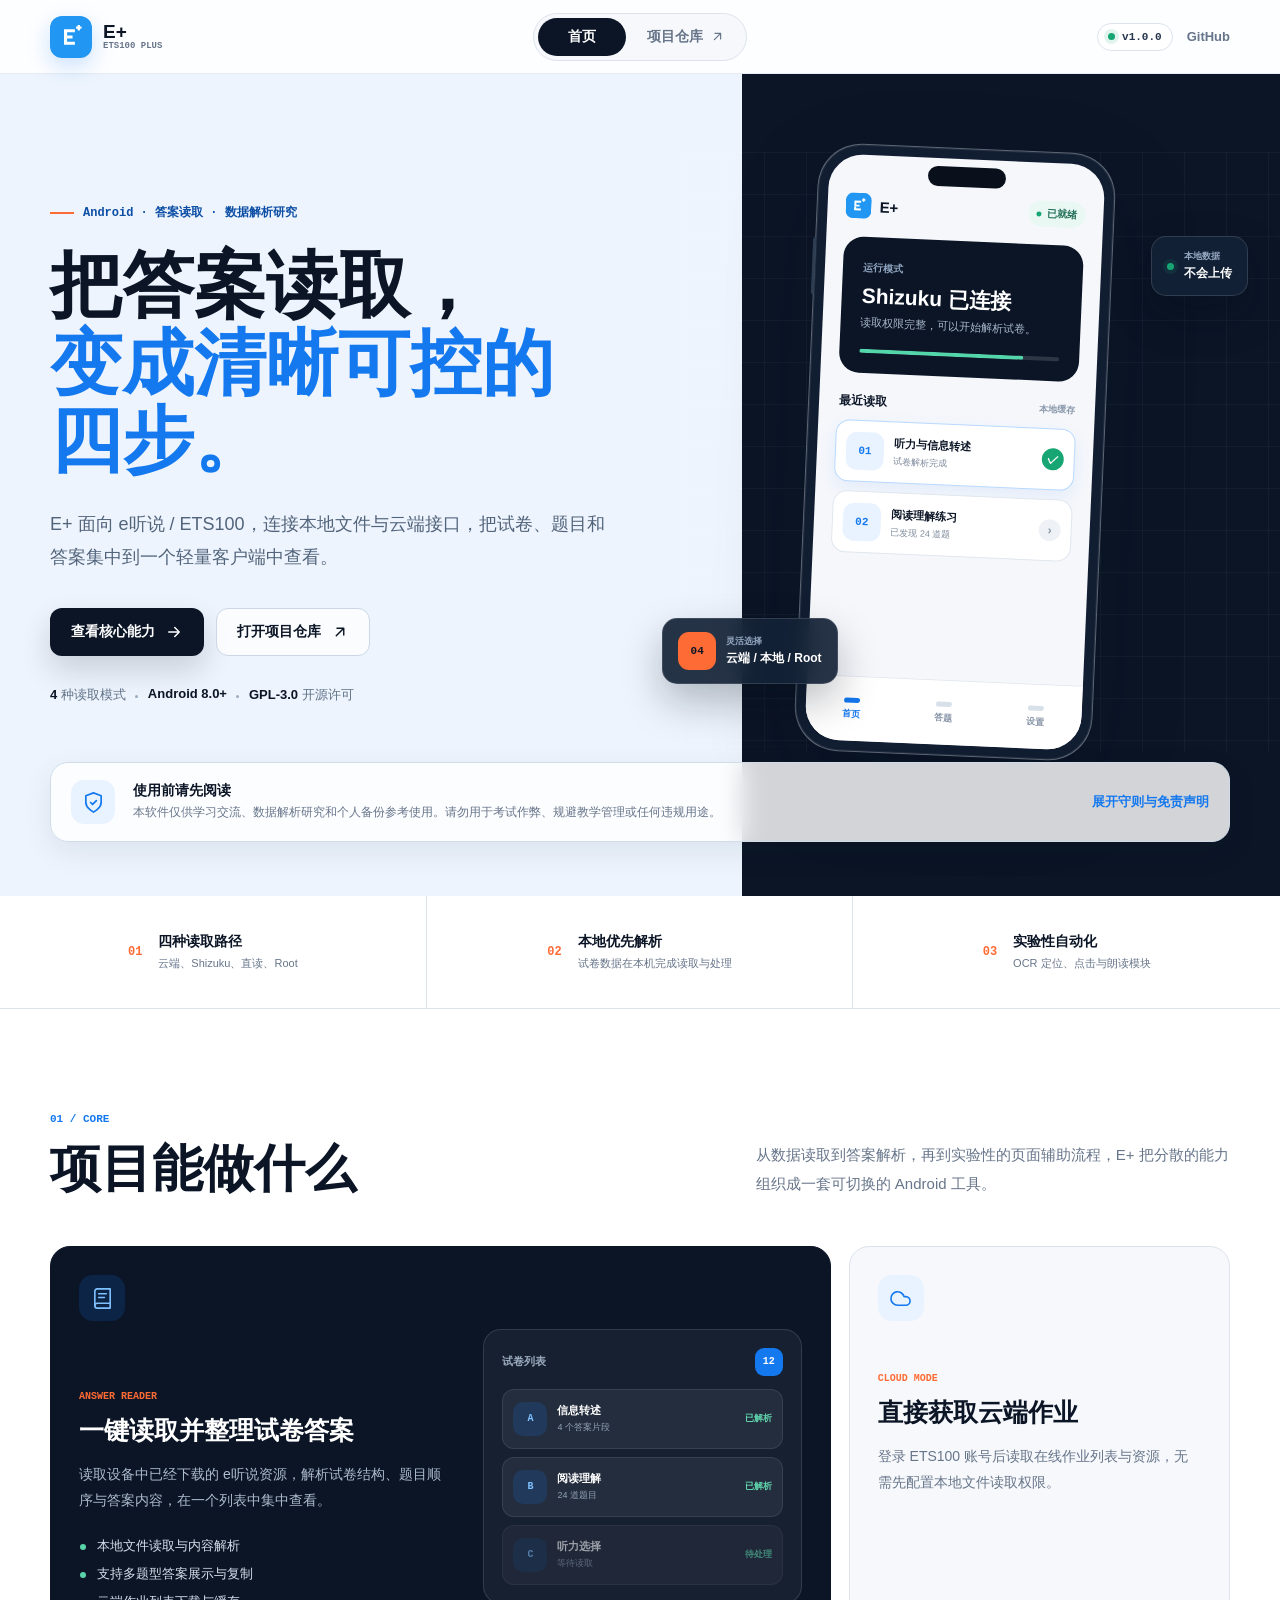
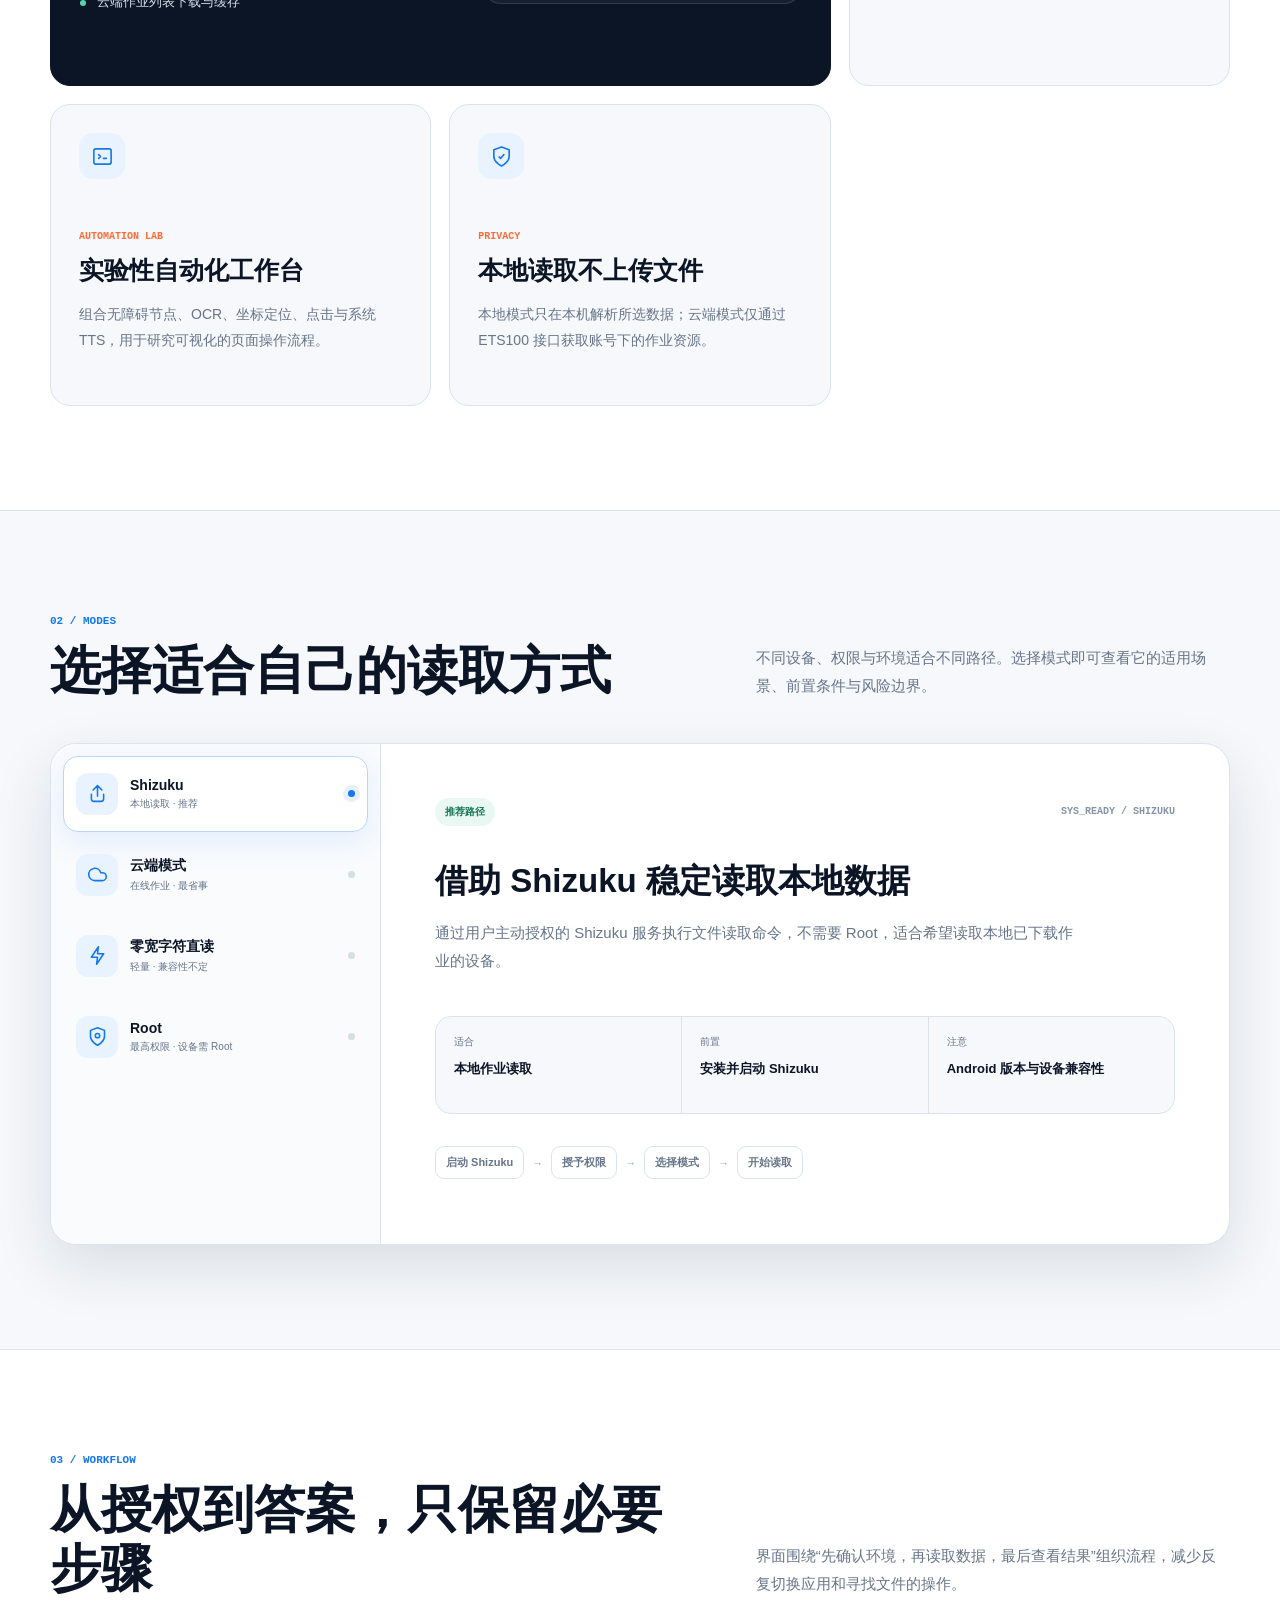
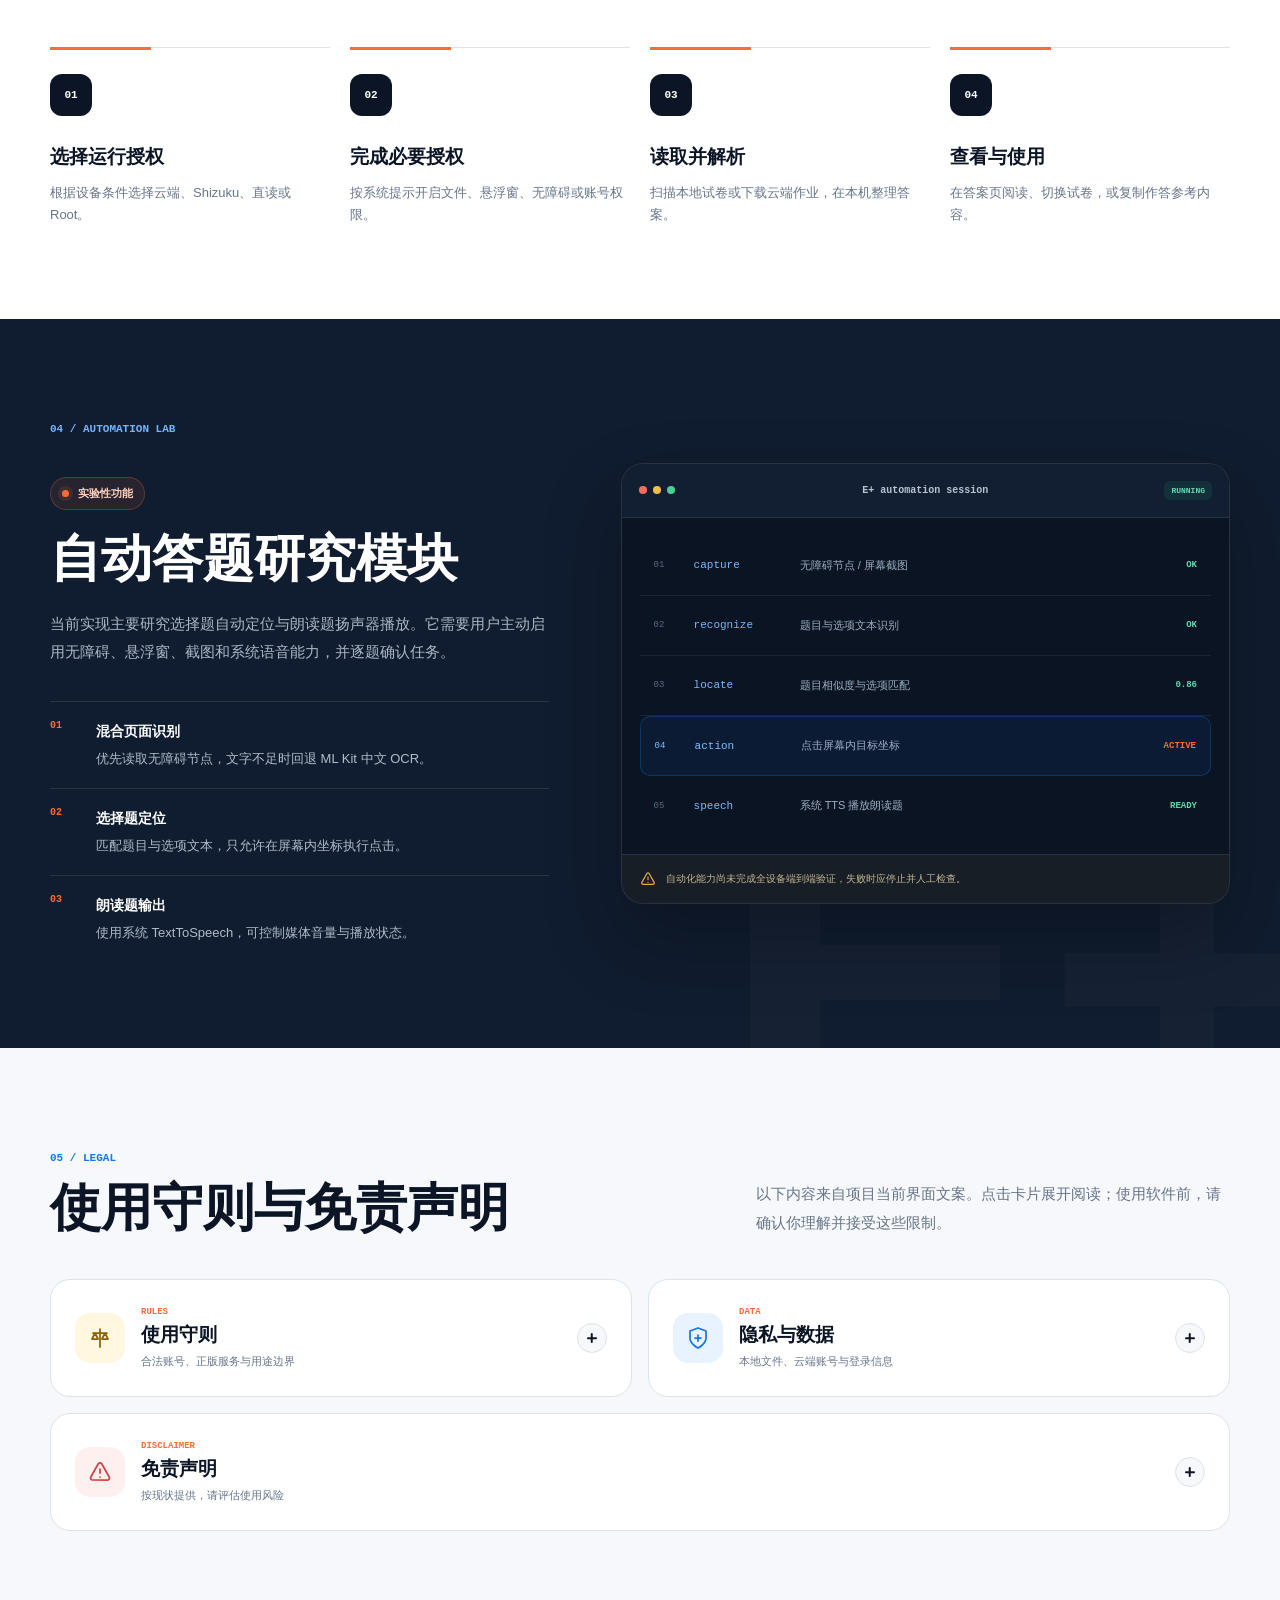
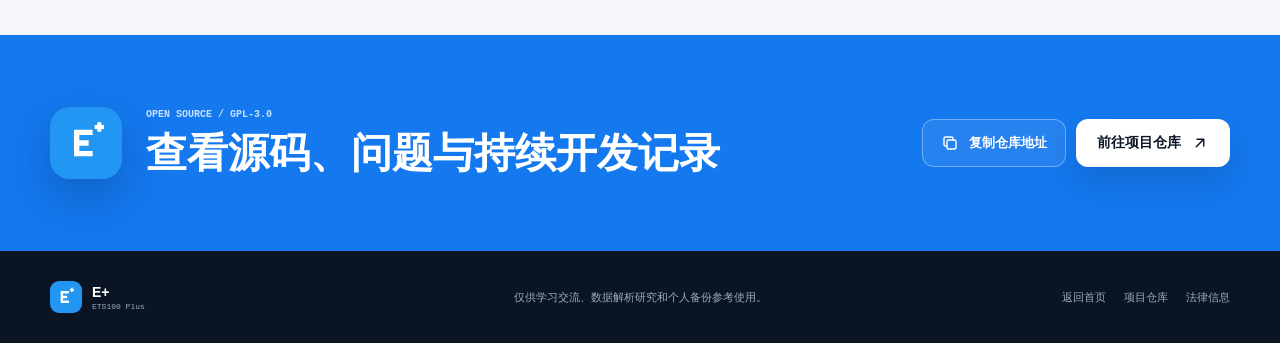
==== index.html @ be03eb31 "首次提交：上传网站文件" ====
<!doctype html>
<html lang="zh-CN">
<head>
    <meta charset="utf-8">
    <meta name="viewport" content="width=device-width, initial-scale=1">
    <meta name="theme-color" content="#0b1526">
    <meta name="description" content="E+ 是一款面向 e听说 / ETS100 的 Android 答案读取与数据解析研究工具，支持云端、Shizuku、零宽字符直读和 Root 模式。">
    <title>E+ | 答案读取与数据解析研究工具</title>
    <link rel="icon" type="image/svg+xml" href="assets/eplus.svg">
    <link rel="stylesheet" href="styles.css">
</head>
<body>
    <a class="skip-link" href="#main">跳到主要内容</a>

    <header class="site-header" id="site-header">
        <div class="nav-shell">
            <a class="brand" href="#home" aria-label="返回 E+ 首页">
                <img src="assets/eplus.svg" width="42" height="42" alt="">
                <span class="brand-copy">
                    <strong>E+</strong>
                    <small>ETS100 PLUS</small>
                </span>
            </a>

            <nav class="primary-nav" aria-label="主导航">
                <a class="nav-link is-active" href="#home" data-nav="home">首页</a>
                <a class="nav-link nav-link-external" href="https://github.com/HULU53/Ets100_Plus/" target="_blank" rel="noreferrer">
                    项目仓库
                    <svg aria-hidden="true" viewBox="0 0 24 24">
                        <path d="M7 17 17 7M8 7h9v9"/>
                    </svg>
                </a>
            </nav>

            <div class="nav-meta" aria-label="项目信息">
                <span class="version-pill"><i></i>v1.0.0</span>
                <a href="https://github.com/HULU53/Ets100_Plus/" target="_blank" rel="noreferrer">GitHub</a>
            </div>
        </div>
    </header>

    <main id="main">
        <section class="hero" id="home">
            <div class="hero-grid">
                <div class="hero-copy">
                    <div class="eyebrow">
                        <span class="eyebrow-mark"></span>
                        Android · 答案读取 · 数据解析研究
                    </div>
                    <h1>把答案读取，<br><span>变成清晰可控的四步。</span></h1>
                    <p class="hero-lead">
                        E+ 面向 e听说 / ETS100，连接本地文件与云端接口，把试卷、题目和答案集中到一个轻量客户端中查看。
                    </p>

                    <div class="hero-actions">
                        <a class="button button-primary" href="#features">
                            查看核心能力
                            <svg aria-hidden="true" viewBox="0 0 24 24">
                                <path d="M5 12h14M13 6l6 6-6 6"/>
                            </svg>
                        </a>
                        <a class="button button-secondary" href="https://github.com/HULU53/Ets100_Plus/" target="_blank" rel="noreferrer">
                            打开项目仓库
                            <svg aria-hidden="true" viewBox="0 0 24 24">
                                <path d="M7 17 17 7M8 7h9v9"/>
                            </svg>
                        </a>
                    </div>

                    <div class="hero-facts" aria-label="项目关键信息">
                        <span><b>4</b> 种读取模式</span>
                        <span><b>Android 8.0+</b></span>
                        <span><b>GPL-3.0</b> 开源许可</span>
                    </div>
                </div>

                <div class="hero-stage" aria-label="E+ 应用界面概念展示">
                    <div class="stage-grid" aria-hidden="true"></div>
                    <div class="stage-note stage-note-top">
                        <span class="live-dot"></span>
                        <div>
                            <small>本地数据</small>
                            <strong>不会上传</strong>
                        </div>
                    </div>

                    <div class="phone">
                        <div class="phone-speaker" aria-hidden="true"></div>
                        <div class="phone-screen">
                            <div class="app-topbar">
                                <div class="app-mini-brand">
                                    <img src="assets/eplus.svg" alt="">
                                    <span>E+</span>
                                </div>
                                <span class="app-status"><i></i> 已就绪</span>
                            </div>

                            <div class="app-hero">
                                <span class="app-kicker">运行模式</span>
                                <h2>Shizuku 已连接</h2>
                                <p>读取权限完整，可以开始解析试卷。</p>
                                <div class="app-progress">
                                    <span style="width: 82%"></span>
                                </div>
                            </div>

                            <div class="app-section-title">
                                <span>最近读取</span>
                                <small>本地缓存</small>
                            </div>

                            <div class="paper-row paper-row-active">
                                <div class="paper-icon">01</div>
                                <div>
                                    <strong>听力与信息转述</strong>
                                    <small>试卷解析完成</small>
                                </div>
                                <span class="paper-check">✓</span>
                            </div>

                            <div class="paper-row">
                                <div class="paper-icon">02</div>
                                <div>
                                    <strong>阅读理解练习</strong>
                                    <small>已发现 24 道题</small>
                                </div>
                                <span class="paper-arrow">›</span>
                            </div>

                            <div class="app-bottom-nav" aria-hidden="true">
                                <span class="is-current"><i></i>首页</span>
                                <span><i></i>答题</span>
                                <span><i></i>设置</span>
                            </div>
                        </div>
                    </div>

                    <div class="stage-note stage-note-bottom">
                        <div class="stage-number">04</div>
                        <div>
                            <small>灵活选择</small>
                            <strong>云端 / 本地 / Root</strong>
                        </div>
                    </div>
                </div>
            </div>

            <div class="safety-banner">
                <div class="safety-icon" aria-hidden="true">
                    <svg viewBox="0 0 24 24">
                        <path d="M12 22s8-4 8-10V5l-8-3-8 3v7c0 6 8 10 8 10Z"/>
                        <path d="m9 12 2 2 4-4"/>
                    </svg>
                </div>
                <div class="safety-copy">
                    <strong>使用前请先阅读</strong>
                    <p>本软件仅供学习交流、数据解析研究和个人备份参考使用。请勿用于考试作弊、规避教学管理或任何违规用途。</p>
                </div>
                <a href="#legal">展开守则与免责声明</a>
            </div>
        </section>

        <section class="signal-strip" aria-label="项目概览">
            <div class="signal-item">
                <span>01</span>
                <div><strong>四种读取路径</strong><small>云端、Shizuku、直读、Root</small></div>
            </div>
            <div class="signal-item">
                <span>02</span>
                <div><strong>本地优先解析</strong><small>试卷数据在本机完成读取与处理</small></div>
            </div>
            <div class="signal-item">
                <span>03</span>
                <div><strong>实验性自动化</strong><small>OCR 定位、点击与朗读模块</small></div>
            </div>
        </section>

        <section class="section" id="features">
            <div class="section-heading reveal">
                <div>
                    <span class="section-index">01 / CORE</span>
                    <h2>项目能做什么</h2>
                </div>
                <p>从数据读取到答案解析，再到实验性的页面辅助流程，E+ 把分散的能力组织成一套可切换的 Android 工具。</p>
            </div>

            <div class="feature-grid">
                <article class="feature feature-wide reveal">
                    <div class="feature-copy">
                        <div class="feature-icon">
                            <svg aria-hidden="true" viewBox="0 0 24 24">
                                <path d="M4 19.5A2.5 2.5 0 0 1 6.5 17H20"/>
                                <path d="M6.5 2H20v20H6.5A2.5 2.5 0 0 1 4 19.5v-15A2.5 2.5 0 0 1 6.5 2Z"/>
                                <path d="M8 7h8M8 11h6"/>
                            </svg>
                        </div>
                        <span class="feature-label">ANSWER READER</span>
                        <h3>一键读取并整理试卷答案</h3>
                        <p>读取设备中已经下载的 e听说资源，解析试卷结构、题目顺序与答案内容，在一个列表中集中查看。</p>
                        <ul class="check-list">
                            <li>本地文件读取与内容解析</li>
                            <li>支持多题型答案展示与复制</li>
                            <li>云端作业列表下载与缓存</li>
                        </ul>
                    </div>
                    <div class="reader-visual" aria-hidden="true">
                        <div class="reader-head">
                            <span>试卷列表</span>
                            <b>12</b>
                        </div>
                        <div class="reader-card">
                            <span class="reader-index">A</span>
                            <div><b>信息转述</b><small>4 个答案片段</small></div>
                            <i>已解析</i>
                        </div>
                        <div class="reader-card">
                            <span class="reader-index">B</span>
                            <div><b>阅读理解</b><small>24 道题目</small></div>
                            <i>已解析</i>
                        </div>
                        <div class="reader-card reader-card-muted">
                            <span class="reader-index">C</span>
                            <div><b>听力选择</b><small>等待读取</small></div>
                            <i>待处理</i>
                        </div>
                    </div>
                </article>

                <article class="feature reveal">
                    <div class="feature-icon">
                        <svg aria-hidden="true" viewBox="0 0 24 24">
                            <path d="M17.5 19H9a7 7 0 1 1 6.7-9h1.8a4.5 4.5 0 1 1 0 9Z"/>
                        </svg>
                    </div>
                    <span class="feature-label">CLOUD MODE</span>
                    <h3>直接获取云端作业</h3>
                    <p>登录 ETS100 账号后读取在线作业列表与资源，无需先配置本地文件读取权限。</p>
                </article>

                <article class="feature reveal">
                    <div class="feature-icon">
                        <svg aria-hidden="true" viewBox="0 0 24 24">
                            <rect x="3" y="4" width="18" height="16" rx="2"/>
                            <path d="m8 10 2 2-2 2M13 14h3"/>
                        </svg>
                    </div>
                    <span class="feature-label">AUTOMATION LAB</span>
                    <h3>实验性自动化工作台</h3>
                    <p>组合无障碍节点、OCR、坐标定位、点击与系统 TTS，用于研究可视化的页面操作流程。</p>
                </article>

                <article class="feature reveal">
                    <div class="feature-icon">
                        <svg aria-hidden="true" viewBox="0 0 24 24">
                            <path d="M12 22s8-4 8-10V5l-8-3-8 3v7c0 6 8 10 8 10Z"/>
                            <path d="M9.5 12.5 11 14l3.5-4"/>
                        </svg>
                    </div>
                    <span class="feature-label">PRIVACY</span>
                    <h3>本地读取不上传文件</h3>
                    <p>本地模式只在本机解析所选数据；云端模式仅通过 ETS100 接口获取账号下的作业资源。</p>
                </article>
            </div>
        </section>

        <section class="mode-section" id="modes">
            <div class="section mode-inner">
                <div class="section-heading section-heading-compact reveal">
                    <div>
                        <span class="section-index">02 / MODES</span>
                        <h2>选择适合自己的读取方式</h2>
                    </div>
                    <p>不同设备、权限与环境适合不同路径。选择模式即可查看它的适用场景、前置条件与风险边界。</p>
                </div>

                <div class="mode-lab reveal">
                    <div class="mode-tabs" role="tablist" aria-label="读取模式">
                        <button class="mode-tab is-active" type="button" role="tab" aria-selected="true" aria-controls="mode-shizuku" data-mode="shizuku">
                            <span class="mode-tab-icon">
                                <svg aria-hidden="true" viewBox="0 0 24 24">
                                    <path d="M12 3v12M7 8l5-5 5 5"/>
                                    <path d="M5 13v5a3 3 0 0 0 3 3h8a3 3 0 0 0 3-3v-5"/>
                                </svg>
                            </span>
                            <span><b>Shizuku</b><small>本地读取 · 推荐</small></span>
                            <i></i>
                        </button>
                        <button class="mode-tab" type="button" role="tab" aria-selected="false" aria-controls="mode-cloud" data-mode="cloud">
                            <span class="mode-tab-icon">
                                <svg aria-hidden="true" viewBox="0 0 24 24">
                                    <path d="M17.5 19H9a7 7 0 1 1 6.7-9h1.8a4.5 4.5 0 1 1 0 9Z"/>
                                </svg>
                            </span>
                            <span><b>云端模式</b><small>在线作业 · 最省事</small></span>
                            <i></i>
                        </button>
                        <button class="mode-tab" type="button" role="tab" aria-selected="false" aria-controls="mode-direct" data-mode="direct">
                            <span class="mode-tab-icon">
                                <svg aria-hidden="true" viewBox="0 0 24 24">
                                    <path d="m13 2-8 12h7l-1 8 8-12h-7l1-8Z"/>
                                </svg>
                            </span>
                            <span><b>零宽字符直读</b><small>轻量 · 兼容性不定</small></span>
                            <i></i>
                        </button>
                        <button class="mode-tab" type="button" role="tab" aria-selected="false" aria-controls="mode-root" data-mode="root">
                            <span class="mode-tab-icon">
                                <svg aria-hidden="true" viewBox="0 0 24 24">
                                    <path d="M12 22s8-4 8-10V5l-8-3-8 3v7c0 6 8 10 8 10Z"/>
                                    <circle cx="12" cy="11" r="2.5"/>
                                </svg>
                            </span>
                            <span><b>Root</b><small>最高权限 · 设备需 Root</small></span>
                            <i></i>
                        </button>
                    </div>

                    <div class="mode-panels">
                        <article class="mode-panel is-active" id="mode-shizuku" role="tabpanel" data-panel="shizuku">
                            <div class="mode-panel-head">
                                <span class="mode-badge mode-badge-green">推荐路径</span>
                                <span class="mode-code">SYS_READY / SHIZUKU</span>
                            </div>
                            <h3>借助 Shizuku 稳定读取本地数据</h3>
                            <p>通过用户主动授权的 Shizuku 服务执行文件读取命令，不需要 Root，适合希望读取本地已下载作业的设备。</p>
                            <div class="mode-details">
                                <div><span>适合</span><strong>本地作业读取</strong></div>
                                <div><span>前置</span><strong>安装并启动 Shizuku</strong></div>
                                <div><span>注意</span><strong>Android 版本与设备兼容性</strong></div>
                            </div>
                            <div class="mode-flow">
                                <span>启动 Shizuku</span><i>→</i><span>授予权限</span><i>→</i><span>选择模式</span><i>→</i><span>开始读取</span>
                            </div>
                        </article>

                        <article class="mode-panel" id="mode-cloud" role="tabpanel" data-panel="cloud" hidden>
                            <div class="mode-panel-head">
                                <span class="mode-badge mode-badge-blue">在线作业</span>
                                <span class="mode-code">SYS_READY / CLOUD</span>
                            </div>
                            <h3>通过 ETS100 接口获取云端作业</h3>
                            <p>使用 ETS100 账号登录，在线拉取作业列表、下载资源并在本机完成解析，无需提前配置本地文件权限。</p>
                            <div class="mode-details">
                                <div><span>适合</span><strong>未下载完整本地资源</strong></div>
                                <div><span>前置</span><strong>合法 ETS100 账号</strong></div>
                                <div><span>注意</span><strong>可能顶掉官方客户端登录状态</strong></div>
                            </div>
                            <div class="mode-flow">
                                <span>登录账号</span><i>→</i><span>读取列表</span><i>→</i><span>下载解析</span><i>→</i><span>查看答案</span>
                            </div>
                        </article>

                        <article class="mode-panel" id="mode-direct" role="tabpanel" data-panel="direct" hidden>
                            <div class="mode-panel-head">
                                <span class="mode-badge mode-badge-amber">兼容模式</span>
                                <span class="mode-code">SYS_DIRECT_READ</span>
                            </div>
                            <h3>利用零宽字符直读设备目录</h3>
                            <p>使用系统路径解析方式访问目标目录，不需要额外安装 Shizuku，但实际可用性取决于设备与系统版本。</p>
                            <div class="mode-details">
                                <div><span>适合</span><strong>兼容设备上的本地数据</strong></div>
                                <div><span>前置</span><strong>基础文件与悬浮窗权限</strong></div>
                                <div><span>注意</span><strong>不同设备可能提示不支持</strong></div>
                            </div>
                            <div class="mode-flow">
                                <span>检查可用性</span><i>→</i><span>完成授权</span><i>→</i><span>选择目录</span><i>→</i><span>解析答案</span>
                            </div>
                        </article>

                        <article class="mode-panel" id="mode-root" role="tabpanel" data-panel="root" hidden>
                            <div class="mode-panel-head">
                                <span class="mode-badge mode-badge-red">高权限</span>
                                <span class="mode-code">SYS_READY / ROOT</span>
                            </div>
                            <h3>使用 Root 直接访问应用数据</h3>
                            <p>设备完成 Root 后，E+ 可以通过高权限命令读取目标文件。能力最强，但需要自行理解设备安全风险。</p>
                            <div class="mode-details">
                                <div><span>适合</span><strong>已 Root 的设备</strong></div>
                                <div><span>前置</span><strong>Magisk / SuperSU 等授权</strong></div>
                                <div><span>注意</span><strong>设备安全与系统稳定性风险</strong></div>
                            </div>
                            <div class="mode-flow">
                                <span>检测 Root</span><i>→</i><span>允许授权</span><i>→</i><span>选择模式</span><i>→</i><span>开始读取</span>
                            </div>
                        </article>
                    </div>
                </div>
            </div>
        </section>

        <section class="section workflow-section" id="workflow">
            <div class="section-heading reveal">
                <div>
                    <span class="section-index">03 / WORKFLOW</span>
                    <h2>从授权到答案，只保留必要步骤</h2>
                </div>
                <p>界面围绕“先确认环境，再读取数据，最后查看结果”组织流程，减少反复切换应用和寻找文件的操作。</p>
            </div>

            <div class="workflow-grid">
                <article class="workflow-step reveal">
                    <span class="step-number">01</span>
                    <div class="step-line"></div>
                    <h3>选择运行授权</h3>
                    <p>根据设备条件选择云端、Shizuku、直读或 Root。</p>
                </article>
                <article class="workflow-step reveal">
                    <span class="step-number">02</span>
                    <div class="step-line"></div>
                    <h3>完成必要授权</h3>
                    <p>按系统提示开启文件、悬浮窗、无障碍或账号权限。</p>
                </article>
                <article class="workflow-step reveal">
                    <span class="step-number">03</span>
                    <div class="step-line"></div>
                    <h3>读取并解析</h3>
                    <p>扫描本地试卷或下载云端作业，在本机整理答案。</p>
                </article>
                <article class="workflow-step reveal">
                    <span class="step-number">04</span>
                    <div class="step-line"></div>
                    <h3>查看与使用</h3>
                    <p>在答案页阅读、切换试卷，或复制作答参考内容。</p>
                </article>
            </div>
        </section>

        <section class="automation-section" id="automation">
            <div class="section automation-inner">
                <div class="automation-copy reveal">
                    <span class="section-index section-index-light">04 / AUTOMATION LAB</span>
                    <div class="lab-badge"><i></i>实验性功能</div>
                    <h2>自动答题研究模块</h2>
                    <p>当前实现主要研究选择题自动定位与朗读题扬声器播放。它需要用户主动启用无障碍、悬浮窗、截图和系统语音能力，并逐题确认任务。</p>

                    <div class="automation-points">
                        <div>
                            <span>01</span>
                            <p><strong>混合页面识别</strong>优先读取无障碍节点，文字不足时回退 ML Kit 中文 OCR。</p>
                        </div>
                        <div>
                            <span>02</span>
                            <p><strong>选择题定位</strong>匹配题目与选项文本，只允许在屏幕内坐标执行点击。</p>
                        </div>
                        <div>
                            <span>03</span>
                            <p><strong>朗读题输出</strong>使用系统 TextToSpeech，可控制媒体音量与播放状态。</p>
                        </div>
                    </div>
                </div>

                <div class="automation-console reveal" aria-label="自动化流程示意">
                    <div class="console-top">
                        <span><i></i><i></i><i></i></span>
                        <b>E+ automation session</b>
                        <em>RUNNING</em>
                    </div>
                    <div class="console-body">
                        <div class="console-line">
                            <span>01</span>
                            <code>capture</code>
                            <p>无障碍节点 / 屏幕截图</p>
                            <b>OK</b>
                        </div>
                        <div class="console-line">
                            <span>02</span>
                            <code>recognize</code>
                            <p>题目与选项文本识别</p>
                            <b>OK</b>
                        </div>
                        <div class="console-line">
                            <span>03</span>
                            <code>locate</code>
                            <p>题目相似度与选项匹配</p>
                            <b>0.86</b>
                        </div>
                        <div class="console-line console-line-active">
                            <span>04</span>
                            <code>action</code>
                            <p>点击屏幕内目标坐标</p>
                            <b>ACTIVE</b>
                        </div>
                        <div class="console-line">
                            <span>05</span>
                            <code>speech</code>
                            <p>系统 TTS 播放朗读题</p>
                            <b>READY</b>
                        </div>
                    </div>
                    <div class="console-note">
                        <svg aria-hidden="true" viewBox="0 0 24 24">
                            <path d="M12 9v4M12 17h.01"/>
                            <path d="M10.3 3.7 2.8 17a2 2 0 0 0 1.7 3h15a2 2 0 0 0 1.7-3L13.7 3.7a2 2 0 0 0-3.4 0Z"/>
                        </svg>
                        自动化能力尚未完成全设备端到端验证，失败时应停止并人工检查。
                    </div>
                </div>
            </div>
        </section>

        <section class="legal-section" id="legal">
            <div class="section">
                <div class="section-heading legal-heading reveal">
                    <div>
                        <span class="section-index">05 / LEGAL</span>
                        <h2>使用守则与免责声明</h2>
                    </div>
                    <p>以下内容来自项目当前界面文案。点击卡片展开阅读；使用软件前，请确认你理解并接受这些限制。</p>
                </div>

                <div class="legal-grid">
                    <details class="legal-card reveal">
                        <summary>
                            <span class="legal-card-icon">
                                <svg aria-hidden="true" viewBox="0 0 24 24">
                                    <path d="M12 3v18M5 7h14M7 7l-3 6h6L7 7ZM17 7l-3 6h6l-3-6Z"/>
                                </svg>
                            </span>
                            <span>
                                <small>RULES</small>
                                <strong>使用守则</strong>
                                <em>合法账号、正版服务与用途边界</em>
                            </span>
                            <i class="details-plus" aria-hidden="true"></i>
                        </summary>
                        <div class="legal-content">
                            <ol>
                                <li>本软件仅供学习交流、数据解析研究和个人备份参考使用。</li>
                                <li>请勿将本软件用于考试作弊、规避教学管理、批量攻击接口或其他违规用途。</li>
                                <li>使用前请确保你已拥有 e听说 / ETS100 的合法账号和正版服务。</li>
                                <li>云端模式可能导致 E听说官方客户端退出登录，请确认没有正在考试、练习或录音提交。</li>
                                <li>使用本软件即表示你愿意自行承担使用结果。</li>
                            </ol>
                        </div>
                    </details>

                    <details class="legal-card reveal">
                        <summary>
                            <span class="legal-card-icon legal-card-icon-blue">
                                <svg aria-hidden="true" viewBox="0 0 24 24">
                                    <path d="M12 22s8-4 8-10V5l-8-3-8 3v7c0 6 8 10 8 10Z"/>
                                    <path d="M9 12h6M12 9v6"/>
                                </svg>
                            </span>
                            <span>
                                <small>DATA</small>
                                <strong>隐私与数据</strong>
                                <em>本地文件、云端账号与登录信息</em>
                            </span>
                            <i class="details-plus" aria-hidden="true"></i>
                        </summary>
                        <div class="legal-content">
                            <ol>
                                <li>本地读取模式不会上传你的本地文件。</li>
                                <li>云端模式需要使用你的 ETS100 账号登录 ETS100 接口，并在本机保存登录信息用于后续读取。</li>
                                <li>请妥善保管自己的账号和设备，不要在不可信设备上登录。</li>
                                <li>第三方工具或服务的数据处理规则以其自身政策为准。</li>
                            </ol>
                        </div>
                    </details>

                    <details class="legal-card legal-card-wide reveal">
                        <summary>
                            <span class="legal-card-icon legal-card-icon-red">
                                <svg aria-hidden="true" viewBox="0 0 24 24">
                                    <path d="M12 9v4M12 17h.01"/>
                                    <path d="M10.3 3.7 2.8 17a2 2 0 0 0 1.7 3h15a2 2 0 0 0 1.7-3L13.7 3.7a2 2 0 0 0-3.4 0Z"/>
                                </svg>
                            </span>
                            <span>
                                <small>DISCLAIMER</small>
                                <strong>免责声明</strong>
                                <em>按现状提供，请评估使用风险</em>
                            </span>
                            <i class="details-plus" aria-hidden="true"></i>
                        </summary>
                        <div class="legal-content">
                            <p>本软件按现状提供，不承诺适用于任何特定用途。作者不对因使用、误用、账号状态变化、考试中断、数据丢失或平台规则变化导致的任何直接或间接损失承担责任。</p>
                            <p class="legal-emphasis">违反学校、平台或法律规定造成的后果由使用者自行承担。</p>
                        </div>
                    </details>
                </div>
            </div>
        </section>

        <section class="repo-section">
            <div class="section repo-cta reveal">
                <div class="repo-brand">
                    <img src="assets/eplus.svg" width="72" height="72" alt="E+ 应用图标">
                    <div>
                        <span>OPEN SOURCE / GPL-3.0</span>
                        <h2>查看源码、问题与持续开发记录</h2>
                    </div>
                </div>
                <div class="repo-actions">
                    <button class="copy-button" type="button" data-copy="https://github.com/HULU53/Ets100_Plus/">
                        <svg aria-hidden="true" viewBox="0 0 24 24">
                            <rect x="8" y="8" width="12" height="12" rx="2"/>
                            <path d="M16 8V6a2 2 0 0 0-2-2H6a2 2 0 0 0-2 2v8a2 2 0 0 0 2 2h2"/>
                        </svg>
                        <span>复制仓库地址</span>
                    </button>
                    <a class="button button-light" href="https://github.com/HULU53/Ets100_Plus/" target="_blank" rel="noreferrer">
                        前往项目仓库
                        <svg aria-hidden="true" viewBox="0 0 24 24">
                            <path d="M7 17 17 7M8 7h9v9"/>
                        </svg>
                    </a>
                </div>
            </div>
        </section>
    </main>

    <footer class="site-footer">
        <div class="footer-inner">
            <div class="footer-brand">
                <img src="assets/eplus.svg" width="32" height="32" alt="">
                <span><b>E+</b><small>ETS100 Plus</small></span>
            </div>
            <p>仅供学习交流、数据解析研究和个人备份参考使用。</p>
            <div class="footer-links">
                <a href="#home">返回首页</a>
                <a href="https://github.com/HULU53/Ets100_Plus/" target="_blank" rel="noreferrer">项目仓库</a>
                <a href="#legal">法律信息</a>
            </div>
        </div>
    </footer>

    <div class="toast" role="status" aria-live="polite" aria-atomic="true">仓库地址已复制</div>
    <script src="script.js"></script>
</body>
</html>
---- styles.css ----
:root {
    --ink: #0b1526;
    --ink-soft: #26364d;
    --muted: #67758a;
    --line: #dce3ec;
    --line-dark: rgba(255, 255, 255, 0.12);
    --paper: #f6f8fb;
    --white: #ffffff;
    --blue: #1478ee;
    --blue-deep: #0c4ea5;
    --blue-soft: #e9f3ff;
    --orange: #ff6b35;
    --orange-soft: #fff0e9;
    --green: #17a673;
    --green-soft: #e9f8f2;
    --amber: #d88a00;
    --amber-soft: #fff7df;
    --red: #d24343;
    --red-soft: #fff0f0;
    --shadow-sm: 0 10px 30px rgba(13, 30, 55, 0.08);
    --shadow-md: 0 22px 60px rgba(13, 30, 55, 0.12);
    --shadow-lg: 0 32px 90px rgba(4, 13, 28, 0.2);
    --radius-sm: 12px;
    --radius-md: 20px;
    --radius-lg: 30px;
    --content: 1180px;
    --font-sans: "MiSans", "HarmonyOS Sans SC", "PingFang SC", "Microsoft YaHei", sans-serif;
    --font-mono: "SFMono-Regular", Consolas, "Liberation Mono", monospace;
}

* {
    box-sizing: border-box;
}

html {
    scroll-behavior: smooth;
    scroll-padding-top: 96px;
}

body {
    margin: 0;
    min-width: 320px;
    color: var(--ink);
    background: var(--white);
    font-family: var(--font-sans);
    -webkit-font-smoothing: antialiased;
    text-rendering: optimizeLegibility;
}

body::selection {
    color: var(--white);
    background: var(--blue);
}

a {
    color: inherit;
    text-decoration: none;
}

button,
input {
    font: inherit;
}

button,
a {
    -webkit-tap-highlight-color: transparent;
}

svg {
    display: block;
}

.skip-link {
    position: fixed;
    z-index: 1000;
    top: 12px;
    left: 12px;
    padding: 10px 14px;
    color: var(--white);
    background: var(--ink);
    border-radius: 8px;
    transform: translateY(-160%);
    transition: transform 180ms ease;
}

.skip-link:focus {
    transform: translateY(0);
}

.site-header {
    position: fixed;
    z-index: 100;
    top: 0;
    right: 0;
    left: 0;
    height: 74px;
    border-bottom: 1px solid rgba(220, 227, 236, 0.72);
    background: rgba(255, 255, 255, 0.9);
    backdrop-filter: blur(18px) saturate(160%);
    transition: box-shadow 200ms ease, border-color 200ms ease;
}

.site-header.is-scrolled {
    border-color: rgba(220, 227, 236, 0.95);
    box-shadow: 0 8px 28px rgba(14, 31, 54, 0.08);
}

.nav-shell {
    width: min(calc(100% - 40px), var(--content));
    height: 100%;
    margin: 0 auto;
    display: grid;
    grid-template-columns: 1fr auto 1fr;
    align-items: center;
    gap: 24px;
}

.brand {
    justify-self: start;
    display: inline-flex;
    align-items: center;
    gap: 11px;
    min-width: 0;
}

.brand img {
    width: 42px;
    height: 42px;
    border-radius: 12px;
    box-shadow: 0 8px 22px rgba(20, 120, 238, 0.22);
}

.brand-copy {
    display: flex;
    flex-direction: column;
    gap: 1px;
}

.brand-copy strong {
    font-size: 19px;
    line-height: 1;
    font-weight: 850;
}

.brand-copy small {
    color: var(--muted);
    font-family: var(--font-mono);
    font-size: 9px;
    font-weight: 700;
    line-height: 1;
}

.primary-nav {
    justify-self: center;
    display: flex;
    align-items: center;
    gap: 4px;
    padding: 4px;
    border: 1px solid var(--line);
    border-radius: 999px;
    background: rgba(246, 248, 251, 0.9);
}

.nav-link {
    position: relative;
    display: inline-flex;
    align-items: center;
    justify-content: center;
    gap: 7px;
    min-width: 88px;
    height: 38px;
    padding: 0 17px;
    color: var(--muted);
    border-radius: 999px;
    font-size: 14px;
    font-weight: 750;
    transition: color 180ms ease, background 180ms ease, transform 180ms ease;
}

.nav-link:hover {
    color: var(--ink);
}

.nav-link.is-active {
    color: var(--white);
    background: var(--ink);
}

.nav-link svg {
    width: 15px;
    height: 15px;
    fill: none;
    stroke: currentColor;
    stroke-width: 1.9;
    stroke-linecap: round;
    stroke-linejoin: round;
}

.nav-link-external:hover {
    transform: translateY(-1px);
}

.nav-meta {
    justify-self: end;
    display: flex;
    align-items: center;
    gap: 14px;
    color: var(--muted);
    font-size: 13px;
    font-weight: 700;
}

.nav-meta a {
    transition: color 160ms ease;
}

.nav-meta a:hover {
    color: var(--blue);
}

.version-pill {
    display: inline-flex;
    align-items: center;
    gap: 7px;
    padding: 7px 10px;
    color: var(--ink-soft);
    border: 1px solid var(--line);
    border-radius: 999px;
    background: var(--white);
    font-family: var(--font-mono);
    font-size: 11px;
}

.version-pill i,
.app-status i,
.live-dot,
.lab-badge i {
    width: 7px;
    height: 7px;
    border-radius: 50%;
    background: var(--green);
    box-shadow: 0 0 0 4px rgba(23, 166, 115, 0.12);
}

.hero {
    position: relative;
    overflow: hidden;
    padding: 142px 0 54px;
    background: #edf4fd;
}

.hero::before {
    content: "";
    position: absolute;
    top: 74px;
    right: 0;
    width: 42%;
    height: calc(100% - 74px);
    background: var(--ink);
}

.hero-grid {
    position: relative;
    z-index: 1;
    width: min(calc(100% - 40px), var(--content));
    min-height: 620px;
    margin: 0 auto;
    display: grid;
    grid-template-columns: minmax(0, 1.02fr) minmax(420px, 0.98fr);
    align-items: center;
    gap: 58px;
}

.hero-copy {
    padding: 42px 0;
}

.eyebrow {
    display: inline-flex;
    align-items: center;
    gap: 9px;
    margin-bottom: 26px;
    color: var(--blue-deep);
    font-family: var(--font-mono);
    font-size: 12px;
    font-weight: 750;
    letter-spacing: 0;
}

.eyebrow-mark {
    width: 24px;
    height: 2px;
    background: var(--orange);
}

.hero h1 {
    max-width: 660px;
    margin: 0;
    color: var(--ink);
    font-size: clamp(46px, 5.6vw, 76px);
    font-weight: 900;
    line-height: 1.08;
}

.hero h1 span {
    color: var(--blue);
}

.hero-lead {
    max-width: 590px;
    margin: 28px 0 0;
    color: #52647b;
    font-size: 18px;
    line-height: 1.85;
}

.hero-actions {
    display: flex;
    flex-wrap: wrap;
    gap: 12px;
    margin-top: 34px;
}

.button {
    display: inline-flex;
    align-items: center;
    justify-content: center;
    gap: 10px;
    min-height: 48px;
    padding: 0 20px;
    border: 1px solid transparent;
    border-radius: 12px;
    font-size: 14px;
    font-weight: 800;
    transition: transform 180ms ease, box-shadow 180ms ease, color 180ms ease, background 180ms ease;
}

.button svg,
.copy-button svg {
    width: 18px;
    height: 18px;
    fill: none;
    stroke: currentColor;
    stroke-width: 1.9;
    stroke-linecap: round;
    stroke-linejoin: round;
}

.button:hover {
    transform: translateY(-2px);
}

.button-primary {
    color: var(--white);
    background: var(--ink);
    box-shadow: 0 14px 30px rgba(11, 21, 38, 0.16);
}

.button-primary:hover {
    box-shadow: 0 18px 38px rgba(11, 21, 38, 0.22);
}

.button-secondary {
    color: var(--ink);
    border-color: #cbd7e6;
    background: rgba(255, 255, 255, 0.74);
}

.button-secondary:hover {
    background: var(--white);
}

.button-light {
    color: var(--ink);
    background: var(--white);
    box-shadow: 0 16px 34px rgba(0, 0, 0, 0.12);
}

.hero-facts {
    display: flex;
    flex-wrap: wrap;
    gap: 10px 22px;
    margin-top: 30px;
    color: #5f7187;
    font-size: 13px;
}

.hero-facts span {
    position: relative;
}

.hero-facts span:not(:last-child)::after {
    content: "";
    position: absolute;
    top: 50%;
    right: -12px;
    width: 3px;
    height: 3px;
    border-radius: 50%;
    background: #9aabbe;
}

.hero-facts b {
    color: var(--ink);
}

.hero-stage {
    position: relative;
    display: flex;
    align-items: center;
    justify-content: center;
    min-height: 620px;
}

.stage-grid {
    position: absolute;
    inset: 10px -72px 10px 0;
    opacity: 0.14;
    background-image:
        linear-gradient(rgba(255, 255, 255, 0.24) 1px, transparent 1px),
        linear-gradient(90deg, rgba(255, 255, 255, 0.24) 1px, transparent 1px);
    background-size: 42px 42px;
}

.phone {
    position: relative;
    z-index: 2;
    width: 298px;
    height: 608px;
    padding: 10px;
    border: 1px solid rgba(255, 255, 255, 0.32);
    border-radius: 44px;
    background: #111d31;
    box-shadow: var(--shadow-lg), inset 0 0 0 1px rgba(255, 255, 255, 0.08);
    transform: rotate(2.5deg);
}

.phone::before {
    content: "";
    position: absolute;
    top: 94px;
    left: -3px;
    width: 3px;
    height: 58px;
    border-radius: 3px 0 0 3px;
    background: #2f3d53;
}

.phone-speaker {
    position: absolute;
    z-index: 3;
    top: 18px;
    left: 50%;
    width: 78px;
    height: 20px;
    border-radius: 999px;
    background: #09101c;
    transform: translateX(-50%);
}

.phone-screen {
    position: relative;
    overflow: hidden;
    width: 100%;
    height: 100%;
    padding: 38px 18px 18px;
    border-radius: 34px;
    background: #f5f7fb;
}

.app-topbar {
    display: flex;
    align-items: center;
    justify-content: space-between;
}

.app-mini-brand {
    display: flex;
    align-items: center;
    gap: 8px;
    font-size: 15px;
    font-weight: 900;
}

.app-mini-brand img {
    width: 26px;
    height: 26px;
    border-radius: 8px;
}

.app-status {
    display: inline-flex;
    align-items: center;
    gap: 6px;
    padding: 6px 8px;
    color: #24705a;
    border-radius: 999px;
    background: var(--green-soft);
    font-size: 10px;
    font-weight: 800;
}

.app-status i {
    width: 5px;
    height: 5px;
    box-shadow: none;
}

.app-hero {
    margin-top: 18px;
    padding: 20px;
    color: var(--white);
    border-radius: 20px;
    background: var(--ink);
}

.app-kicker {
    color: #92a6c1;
    font-size: 10px;
    font-weight: 800;
}

.app-hero h2 {
    margin: 8px 0 5px;
    font-size: 21px;
    line-height: 1.25;
}

.app-hero p {
    margin: 0;
    color: #aab9cc;
    font-size: 11px;
    line-height: 1.6;
}

.app-progress {
    overflow: hidden;
    height: 4px;
    margin-top: 17px;
    border-radius: 999px;
    background: rgba(255, 255, 255, 0.14);
}

.app-progress span {
    display: block;
    height: 100%;
    border-radius: inherit;
    background: #52d6aa;
}

.app-section-title {
    display: flex;
    align-items: center;
    justify-content: space-between;
    margin: 20px 2px 10px;
    font-size: 12px;
    font-weight: 900;
}

.app-section-title small {
    color: #8896a9;
    font-size: 9px;
    font-weight: 700;
}

.paper-row {
    display: grid;
    grid-template-columns: 38px 1fr auto;
    align-items: center;
    gap: 10px;
    min-height: 62px;
    margin-bottom: 9px;
    padding: 10px;
    border: 1px solid #e1e7ef;
    border-radius: 14px;
    background: var(--white);
}

.paper-row-active {
    border-color: #b9d9ff;
    box-shadow: 0 7px 18px rgba(20, 120, 238, 0.08);
}

.paper-icon {
    display: grid;
    place-items: center;
    width: 38px;
    height: 38px;
    color: var(--blue);
    border-radius: 11px;
    background: var(--blue-soft);
    font-family: var(--font-mono);
    font-size: 11px;
    font-weight: 900;
}

.paper-row strong,
.paper-row small {
    display: block;
}

.paper-row strong {
    overflow: hidden;
    font-size: 11px;
    text-overflow: ellipsis;
    white-space: nowrap;
}

.paper-row small {
    margin-top: 4px;
    color: #7d8a9c;
    font-size: 9px;
}

.paper-check,
.paper-arrow {
    display: grid;
    place-items: center;
    width: 22px;
    height: 22px;
    color: var(--white);
    border-radius: 50%;
    background: var(--green);
    font-size: 12px;
    font-weight: 900;
}

.paper-arrow {
    color: #8693a5;
    background: #eef2f7;
}

.app-bottom-nav {
    position: absolute;
    right: 0;
    bottom: 0;
    left: 0;
    height: 65px;
    display: grid;
    grid-template-columns: repeat(3, 1fr);
    align-items: center;
    border-top: 1px solid #e4e9f0;
    background: rgba(255, 255, 255, 0.96);
}

.app-bottom-nav span {
    display: flex;
    flex-direction: column;
    align-items: center;
    gap: 5px;
    color: #8996a8;
    font-size: 9px;
    font-weight: 800;
}

.app-bottom-nav i {
    width: 16px;
    height: 5px;
    border-radius: 999px;
    background: #d8e0ea;
}

.app-bottom-nav .is-current {
    color: var(--blue);
}

.app-bottom-nav .is-current i {
    background: var(--blue);
}

.stage-note {
    position: absolute;
    z-index: 3;
    display: flex;
    align-items: center;
    gap: 10px;
    padding: 13px 15px;
    color: var(--white);
    border: 1px solid rgba(255, 255, 255, 0.13);
    border-radius: 15px;
    background: rgba(20, 34, 55, 0.92);
    box-shadow: 0 18px 40px rgba(5, 12, 23, 0.26);
    backdrop-filter: blur(10px);
}

.stage-note small,
.stage-note strong {
    display: block;
}

.stage-note small {
    margin-bottom: 2px;
    color: #95a8c2;
    font-size: 9px;
    font-weight: 700;
}

.stage-note strong {
    font-size: 12px;
}

.stage-note-top {
    top: 94px;
    right: -18px;
}

.stage-note-bottom {
    bottom: 78px;
    left: -18px;
}

.stage-number {
    display: grid;
    place-items: center;
    width: 38px;
    height: 38px;
    color: var(--ink);
    border-radius: 11px;
    background: var(--orange);
    font-family: var(--font-mono);
    font-size: 11px;
    font-weight: 900;
}

.safety-banner {
    position: relative;
    z-index: 1;
    width: min(calc(100% - 40px), var(--content));
    margin: 0 auto;
    display: grid;
    grid-template-columns: auto 1fr auto;
    align-items: center;
    gap: 18px;
    padding: 17px 20px;
    border: 1px solid #cfdce9;
    border-radius: 18px;
    background: rgba(255, 255, 255, 0.82);
    box-shadow: var(--shadow-sm);
    backdrop-filter: blur(12px);
}

.safety-icon {
    display: grid;
    place-items: center;
    width: 44px;
    height: 44px;
    color: var(--blue);
    border-radius: 13px;
    background: var(--blue-soft);
}

.safety-icon svg {
    width: 23px;
    height: 23px;
    fill: none;
    stroke: currentColor;
    stroke-width: 1.8;
    stroke-linecap: round;
    stroke-linejoin: round;
}

.safety-copy strong {
    display: block;
    margin-bottom: 3px;
    font-size: 14px;
}

.safety-copy p {
    margin: 0;
    color: var(--muted);
    font-size: 12px;
    line-height: 1.6;
}

.safety-banner > a {
    color: var(--blue);
    font-size: 13px;
    font-weight: 800;
    white-space: nowrap;
}

.signal-strip {
    display: grid;
    grid-template-columns: repeat(3, 1fr);
    border-bottom: 1px solid var(--line);
    background: var(--white);
}

.signal-item {
    min-height: 112px;
    display: flex;
    align-items: center;
    justify-content: center;
    gap: 16px;
    padding: 24px;
    border-right: 1px solid var(--line);
}

.signal-item:last-child {
    border-right: 0;
}

.signal-item > span {
    color: var(--orange);
    font-family: var(--font-mono);
    font-size: 12px;
    font-weight: 900;
}

.signal-item strong,
.signal-item small {
    display: block;
}

.signal-item strong {
    font-size: 14px;
}

.signal-item small {
    margin-top: 5px;
    color: var(--muted);
    font-size: 11px;
}

.section {
    width: min(calc(100% - 40px), var(--content));
    margin: 0 auto;
    padding: 104px 0;
}

.section-heading {
    display: grid;
    grid-template-columns: minmax(0, 1.15fr) minmax(320px, 0.85fr);
    align-items: end;
    gap: 64px;
    margin-bottom: 48px;
}

.section-index {
    display: block;
    margin-bottom: 14px;
    color: var(--blue);
    font-family: var(--font-mono);
    font-size: 11px;
    font-weight: 850;
}

.section-heading h2,
.automation-copy h2,
.repo-cta h2 {
    margin: 0;
    font-size: clamp(34px, 4vw, 52px);
    font-weight: 900;
    line-height: 1.16;
}

.section-heading > p {
    margin: 0;
    color: var(--muted);
    font-size: 15px;
    line-height: 1.9;
}

.feature-grid {
    display: grid;
    grid-template-columns: repeat(3, 1fr);
    gap: 18px;
}

.feature {
    position: relative;
    overflow: hidden;
    min-height: 302px;
    padding: 28px;
    border: 1px solid var(--line);
    border-radius: var(--radius-md);
    background: var(--paper);
    transition: transform 220ms ease, border-color 220ms ease, box-shadow 220ms ease;
}

.feature:hover {
    border-color: #bfcfdf;
    box-shadow: var(--shadow-sm);
    transform: translateY(-4px);
}

.feature-wide {
    grid-column: span 2;
    min-height: 440px;
    display: grid;
    grid-template-columns: minmax(0, 1fr) minmax(280px, 0.85fr);
    gap: 30px;
    color: var(--white);
    border-color: var(--ink);
    background: var(--ink);
}

.feature-wide:hover {
    border-color: #2d4565;
}

.feature-icon {
    display: grid;
    place-items: center;
    width: 46px;
    height: 46px;
    margin-bottom: 52px;
    color: var(--blue);
    border-radius: 14px;
    background: var(--blue-soft);
}

.feature-wide .feature-icon {
    margin-bottom: 70px;
    color: #7fc0ff;
    background: rgba(20, 120, 238, 0.16);
}

.feature-icon svg {
    width: 23px;
    height: 23px;
    fill: none;
    stroke: currentColor;
    stroke-width: 1.7;
    stroke-linecap: round;
    stroke-linejoin: round;
}

.feature-label {
    display: block;
    margin-bottom: 12px;
    color: var(--orange);
    font-family: var(--font-mono);
    font-size: 10px;
    font-weight: 850;
}

.feature h3 {
    margin: 0;
    font-size: 25px;
    line-height: 1.28;
}

.feature p {
    margin: 16px 0 0;
    color: var(--muted);
    font-size: 14px;
    line-height: 1.82;
}

.feature-wide p {
    max-width: 510px;
    color: #acbbce;
}

.check-list {
    margin: 24px 0 0;
    padding: 0;
    display: grid;
    gap: 10px;
    list-style: none;
}

.check-list li {
    position: relative;
    padding-left: 18px;
    color: #d6dfeb;
    font-size: 13px;
}

.check-list li::before {
    content: "";
    position: absolute;
    top: 7px;
    left: 1px;
    width: 6px;
    height: 6px;
    border-radius: 50%;
    background: #5ad2aa;
}

.reader-visual {
    align-self: center;
    padding: 18px;
    border: 1px solid rgba(255, 255, 255, 0.12);
    border-radius: 18px;
    background: rgba(255, 255, 255, 0.05);
}

.reader-head {
    display: flex;
    align-items: center;
    justify-content: space-between;
    margin-bottom: 13px;
    color: #9cacc0;
    font-size: 11px;
    font-weight: 800;
}

.reader-head b {
    display: grid;
    place-items: center;
    width: 28px;
    height: 28px;
    color: var(--white);
    border-radius: 9px;
    background: var(--blue);
    font-family: var(--font-mono);
    font-size: 10px;
}

.reader-card {
    display: grid;
    grid-template-columns: 34px 1fr auto;
    align-items: center;
    gap: 10px;
    padding: 12px 10px;
    border: 1px solid rgba(255, 255, 255, 0.09);
    border-radius: 12px;
    background: rgba(255, 255, 255, 0.06);
}

.reader-card + .reader-card {
    margin-top: 8px;
}

.reader-index {
    display: grid;
    place-items: center;
    width: 34px;
    height: 34px;
    color: #7fc0ff;
    border-radius: 10px;
    background: rgba(20, 120, 238, 0.16);
    font-family: var(--font-mono);
    font-size: 10px;
    font-weight: 900;
}

.reader-card b,
.reader-card small {
    display: block;
}

.reader-card b {
    font-size: 11px;
}

.reader-card small {
    margin-top: 3px;
    color: #91a1b6;
    font-size: 9px;
}

.reader-card i {
    color: #61d5ad;
    font-size: 9px;
    font-style: normal;
    font-weight: 800;
}

.reader-card-muted {
    opacity: 0.58;
}

.mode-section {
    border-top: 1px solid var(--line);
    border-bottom: 1px solid var(--line);
    background: var(--paper);
}

.mode-inner {
    padding-top: 104px;
    padding-bottom: 104px;
}

.section-heading-compact {
    margin-bottom: 42px;
}

.mode-lab {
    overflow: hidden;
    display: grid;
    grid-template-columns: 330px minmax(0, 1fr);
    border: 1px solid var(--line);
    border-radius: 26px;
    background: var(--white);
    box-shadow: var(--shadow-md);
}

.mode-tabs {
    padding: 12px;
    border-right: 1px solid var(--line);
    background: #f9fbfd;
}

.mode-tab {
    width: 100%;
    min-height: 76px;
    display: grid;
    grid-template-columns: 42px 1fr auto;
    align-items: center;
    gap: 12px;
    padding: 10px 12px;
    color: var(--ink);
    border: 1px solid transparent;
    border-radius: 15px;
    background: transparent;
    text-align: left;
    cursor: pointer;
    transition: border-color 180ms ease, background 180ms ease, transform 180ms ease;
}

.mode-tab + .mode-tab {
    margin-top: 5px;
}

.mode-tab:hover {
    border-color: #d9e3ee;
    background: var(--white);
}

.mode-tab.is-active {
    border-color: #b8d7fa;
    background: var(--white);
    box-shadow: 0 10px 28px rgba(20, 120, 238, 0.1);
}

.mode-tab-icon {
    display: grid;
    place-items: center;
    width: 42px;
    height: 42px;
    color: var(--blue);
    border-radius: 12px;
    background: var(--blue-soft);
}

.mode-tab-icon svg {
    width: 21px;
    height: 21px;
    fill: none;
    stroke: currentColor;
    stroke-width: 1.8;
    stroke-linecap: round;
    stroke-linejoin: round;
}

.mode-tab b,
.mode-tab small {
    display: block;
}

.mode-tab b {
    font-size: 14px;
}

.mode-tab small {
    margin-top: 4px;
    color: var(--muted);
    font-size: 10px;
}

.mode-tab > i {
    width: 7px;
    height: 7px;
    border-radius: 50%;
    background: #d7dee7;
}

.mode-tab.is-active > i {
    background: var(--blue);
    box-shadow: 0 0 0 5px rgba(20, 120, 238, 0.1);
}

.mode-panels {
    position: relative;
    min-height: 500px;
}

.mode-panel {
    height: 100%;
    padding: 54px;
}

.mode-panel.is-active {
    animation: panel-in 220ms ease both;
}

@keyframes panel-in {
    from {
        opacity: 0;
        transform: translateY(8px);
    }
    to {
        opacity: 1;
        transform: translateY(0);
    }
}

.mode-panel-head {
    display: flex;
    align-items: center;
    justify-content: space-between;
    gap: 16px;
    margin-bottom: 34px;
}

.mode-badge {
    display: inline-flex;
    align-items: center;
    min-height: 28px;
    padding: 0 10px;
    border-radius: 999px;
    font-size: 10px;
    font-weight: 850;
}

.mode-badge-green {
    color: #167556;
    background: var(--green-soft);
}

.mode-badge-blue {
    color: var(--blue-deep);
    background: var(--blue-soft);
}

.mode-badge-amber {
    color: #9a6505;
    background: var(--amber-soft);
}

.mode-badge-red {
    color: #aa3434;
    background: var(--red-soft);
}

.mode-code {
    color: #8593a6;
    font-family: var(--font-mono);
    font-size: 10px;
    font-weight: 750;
}

.mode-panel h3 {
    max-width: 620px;
    margin: 0;
    font-size: 33px;
    line-height: 1.25;
}

.mode-panel > p {
    max-width: 650px;
    margin: 18px 0 0;
    color: var(--muted);
    font-size: 15px;
    line-height: 1.84;
}

.mode-details {
    display: grid;
    grid-template-columns: repeat(3, 1fr);
    gap: 1px;
    overflow: hidden;
    margin-top: 42px;
    border: 1px solid var(--line);
    border-radius: 16px;
    background: var(--line);
}

.mode-details > div {
    min-height: 96px;
    padding: 18px;
    background: var(--paper);
}

.mode-details span,
.mode-details strong {
    display: block;
}

.mode-details span {
    margin-bottom: 10px;
    color: var(--muted);
    font-size: 10px;
}

.mode-details strong {
    font-size: 13px;
    line-height: 1.55;
}

.mode-flow {
    display: flex;
    align-items: center;
    flex-wrap: wrap;
    gap: 8px;
    margin-top: 32px;
    color: var(--muted);
    font-size: 11px;
    font-weight: 750;
}

.mode-flow span {
    padding: 8px 10px;
    border: 1px solid var(--line);
    border-radius: 9px;
    background: var(--white);
}

.mode-flow i {
    color: #9aabbe;
    font-style: normal;
}

.workflow-section {
    padding-bottom: 92px;
}

.workflow-grid {
    display: grid;
    grid-template-columns: repeat(4, 1fr);
    gap: 20px;
}

.workflow-step {
    position: relative;
    padding-top: 26px;
    border-top: 1px solid var(--line);
}

.step-number {
    display: inline-grid;
    place-items: center;
    width: 42px;
    height: 42px;
    color: var(--white);
    border-radius: 12px;
    background: var(--ink);
    font-family: var(--font-mono);
    font-size: 11px;
    font-weight: 900;
}

.step-line {
    position: absolute;
    top: -1px;
    left: 0;
    width: 36%;
    height: 3px;
    background: var(--orange);
}

.workflow-step h3 {
    margin: 28px 0 0;
    font-size: 19px;
}

.workflow-step p {
    margin: 12px 0 0;
    color: var(--muted);
    font-size: 13px;
    line-height: 1.75;
}

.automation-section {
    position: relative;
    overflow: hidden;
    color: var(--white);
    background: #101c2f;
}

.automation-section::before {
    content: "E+";
    position: absolute;
    right: -50px;
    bottom: -170px;
    color: rgba(255, 255, 255, 0.025);
    font-size: 490px;
    font-weight: 900;
    line-height: 1;
}

.automation-inner {
    position: relative;
    z-index: 1;
    display: grid;
    grid-template-columns: minmax(0, 0.9fr) minmax(420px, 1.1fr);
    align-items: center;
    gap: 72px;
}

.section-index-light {
    color: #72b5ff;
}

.lab-badge {
    display: inline-flex;
    align-items: center;
    gap: 9px;
    margin: 28px 0 19px;
    padding: 8px 11px;
    color: #ffd1bf;
    border: 1px solid rgba(255, 107, 53, 0.28);
    border-radius: 999px;
    background: rgba(255, 107, 53, 0.1);
    font-size: 11px;
    font-weight: 800;
}

.lab-badge i {
    background: var(--orange);
    box-shadow: 0 0 0 4px rgba(255, 107, 53, 0.12);
}

.automation-copy h2 {
    max-width: 550px;
}

.automation-copy > p {
    max-width: 560px;
    margin: 22px 0 0;
    color: #aab9ca;
    font-size: 15px;
    line-height: 1.86;
}

.automation-points {
    display: grid;
    gap: 18px;
    margin-top: 35px;
}

.automation-points > div {
    display: grid;
    grid-template-columns: 34px 1fr;
    gap: 12px;
    padding-top: 18px;
    border-top: 1px solid rgba(255, 255, 255, 0.1);
}

.automation-points span {
    color: var(--orange);
    font-family: var(--font-mono);
    font-size: 10px;
    font-weight: 900;
}

.automation-points p {
    margin: 0;
    color: #aebccd;
    font-size: 13px;
    line-height: 1.7;
}

.automation-points strong {
    display: block;
    margin-bottom: 4px;
    color: var(--white);
    font-size: 14px;
}

.automation-console {
    overflow: hidden;
    border: 1px solid rgba(255, 255, 255, 0.13);
    border-radius: 22px;
    background: #0a1423;
    box-shadow: 0 35px 75px rgba(0, 0, 0, 0.26);
}

.console-top {
    height: 54px;
    display: grid;
    grid-template-columns: 1fr auto 1fr;
    align-items: center;
    padding: 0 17px;
    border-bottom: 1px solid rgba(255, 255, 255, 0.09);
    background: #121f32;
}

.console-top > span {
    display: flex;
    gap: 6px;
}

.console-top i {
    width: 8px;
    height: 8px;
    border-radius: 50%;
    background: #435269;
}

.console-top i:first-child {
    background: #ff6b5f;
}

.console-top i:nth-child(2) {
    background: #f4bd4f;
}

.console-top i:nth-child(3) {
    background: #4ace93;
}

.console-top b {
    color: #b8c5d4;
    font-family: var(--font-mono);
    font-size: 10px;
}

.console-top em {
    justify-self: end;
    padding: 5px 7px;
    color: #68d8af;
    border-radius: 6px;
    background: rgba(23, 166, 115, 0.13);
    font-family: var(--font-mono);
    font-size: 8px;
    font-style: normal;
    font-weight: 900;
}

.console-body {
    padding: 18px;
}

.console-line {
    display: grid;
    grid-template-columns: 28px 94px 1fr auto;
    align-items: center;
    gap: 12px;
    min-height: 60px;
    padding: 0 14px;
    border-bottom: 1px solid rgba(255, 255, 255, 0.07);
}

.console-line:last-child {
    border-bottom: 0;
}

.console-line > span {
    color: #556b87;
    font-family: var(--font-mono);
    font-size: 9px;
}

.console-line code {
    color: #75b9ff;
    font-family: var(--font-mono);
    font-size: 11px;
}

.console-line p {
    margin: 0;
    color: #9eafc3;
    font-size: 11px;
}

.console-line b {
    color: #61d7ac;
    font-family: var(--font-mono);
    font-size: 9px;
}

.console-line-active {
    border: 1px solid rgba(20, 120, 238, 0.28);
    border-radius: 10px;
    background: rgba(20, 120, 238, 0.08);
}

.console-line-active > span,
.console-line-active code {
    color: #7fc0ff;
}

.console-line-active b {
    color: var(--orange);
}

.console-note {
    display: flex;
    align-items: flex-start;
    gap: 10px;
    padding: 16px 18px;
    color: #c4b695;
    border-top: 1px solid rgba(255, 255, 255, 0.08);
    background: rgba(255, 184, 77, 0.06);
    font-size: 10px;
    line-height: 1.65;
}

.console-note svg {
    flex: 0 0 auto;
    width: 16px;
    height: 16px;
    fill: none;
    stroke: #e2a943;
    stroke-width: 1.8;
    stroke-linecap: round;
    stroke-linejoin: round;
}

.legal-section {
    background: var(--paper);
}

.legal-heading {
    margin-bottom: 42px;
}

.legal-grid {
    display: grid;
    grid-template-columns: repeat(2, 1fr);
    gap: 16px;
}

.legal-card {
    overflow: hidden;
    border: 1px solid var(--line);
    border-radius: 20px;
    background: var(--white);
    transition: border-color 180ms ease, box-shadow 180ms ease, transform 180ms ease;
}

.legal-card:hover,
.legal-card[open] {
    border-color: #bed0e3;
    box-shadow: var(--shadow-sm);
}

.legal-card[open] {
    transform: translateY(-2px);
}

.legal-card-wide {
    grid-column: span 2;
}

.legal-card summary {
    min-height: 116px;
    display: grid;
    grid-template-columns: 50px 1fr auto;
    align-items: center;
    gap: 16px;
    padding: 24px;
    list-style: none;
    cursor: pointer;
}

.legal-card summary::-webkit-details-marker {
    display: none;
}

.legal-card-icon {
    display: grid;
    place-items: center;
    width: 50px;
    height: 50px;
    color: #8c6208;
    border-radius: 15px;
    background: var(--amber-soft);
}

.legal-card-icon-blue {
    color: var(--blue);
    background: var(--blue-soft);
}

.legal-card-icon-red {
    color: var(--red);
    background: var(--red-soft);
}

.legal-card-icon svg {
    width: 24px;
    height: 24px;
    fill: none;
    stroke: currentColor;
    stroke-width: 1.75;
    stroke-linecap: round;
    stroke-linejoin: round;
}

.legal-card summary small,
.legal-card summary strong,
.legal-card summary em {
    display: block;
}

.legal-card summary small {
    margin-bottom: 5px;
    color: var(--orange);
    font-family: var(--font-mono);
    font-size: 9px;
    font-weight: 900;
}

.legal-card summary strong {
    font-size: 19px;
}

.legal-card summary em {
    margin-top: 6px;
    color: var(--muted);
    font-size: 11px;
    font-style: normal;
}

.details-plus {
    position: relative;
    width: 30px;
    height: 30px;
    border: 1px solid var(--line);
    border-radius: 50%;
    background: var(--paper);
}

.details-plus::before,
.details-plus::after {
    content: "";
    position: absolute;
    top: 50%;
    left: 50%;
    width: 10px;
    height: 1.5px;
    border-radius: 999px;
    background: var(--ink);
    transform: translate(-50%, -50%);
    transition: transform 180ms ease;
}

.details-plus::after {
    transform: translate(-50%, -50%) rotate(90deg);
}

.legal-card[open] .details-plus::after {
    transform: translate(-50%, -50%) rotate(0);
}

.legal-content {
    padding: 0 28px 28px 90px;
    color: var(--muted);
    font-size: 13px;
    line-height: 1.88;
}

.legal-content ol {
    margin: 0;
    padding-left: 20px;
}

.legal-content li + li {
    margin-top: 8px;
}

.legal-content p {
    margin: 0;
}

.legal-content .legal-emphasis {
    margin-top: 14px;
    padding: 13px 15px;
    color: #9f3838;
    border-left: 3px solid var(--red);
    border-radius: 0 10px 10px 0;
    background: var(--red-soft);
    font-weight: 750;
}

.repo-section {
    color: var(--white);
    background: var(--blue);
}

.repo-cta {
    display: flex;
    align-items: center;
    justify-content: space-between;
    gap: 48px;
    padding-top: 72px;
    padding-bottom: 72px;
}

.repo-brand {
    display: flex;
    align-items: center;
    gap: 24px;
}

.repo-brand img {
    flex: 0 0 auto;
    border-radius: 20px;
    box-shadow: 0 18px 42px rgba(5, 42, 91, 0.28);
}

.repo-brand span {
    display: block;
    margin-bottom: 10px;
    color: #c8e1ff;
    font-family: var(--font-mono);
    font-size: 10px;
    font-weight: 900;
}

.repo-cta h2 {
    max-width: 670px;
    font-size: clamp(30px, 3.2vw, 44px);
}

.repo-actions {
    flex: 0 0 auto;
    display: flex;
    align-items: center;
    gap: 10px;
}

.copy-button {
    min-height: 48px;
    display: inline-flex;
    align-items: center;
    justify-content: center;
    gap: 10px;
    padding: 0 18px;
    color: var(--white);
    border: 1px solid rgba(255, 255, 255, 0.34);
    border-radius: 12px;
    background: rgba(255, 255, 255, 0.08);
    cursor: pointer;
    font-size: 13px;
    font-weight: 800;
    transition: background 180ms ease, transform 180ms ease;
}

.copy-button:hover {
    background: rgba(255, 255, 255, 0.14);
    transform: translateY(-2px);
}

.site-footer {
    padding: 30px 0;
    color: #9cabbc;
    background: #0a1422;
}

.footer-inner {
    width: min(calc(100% - 40px), var(--content));
    margin: 0 auto;
    display: grid;
    grid-template-columns: 1fr auto 1fr;
    align-items: center;
    gap: 28px;
}

.footer-brand {
    display: flex;
    align-items: center;
    gap: 10px;
}

.footer-brand img {
    border-radius: 9px;
}

.footer-brand span,
.footer-brand b,
.footer-brand small {
    display: block;
}

.footer-brand b {
    color: var(--white);
    font-size: 14px;
}

.footer-brand small {
    margin-top: 2px;
    font-family: var(--font-mono);
    font-size: 8px;
}

.footer-inner > p {
    margin: 0;
    font-size: 11px;
}

.footer-links {
    justify-self: end;
    display: flex;
    gap: 18px;
    font-size: 11px;
}

.footer-links a:hover {
    color: var(--white);
}

.toast {
    position: fixed;
    z-index: 200;
    right: 24px;
    bottom: 24px;
    padding: 12px 16px;
    color: var(--white);
    border-radius: 11px;
    background: var(--ink);
    box-shadow: var(--shadow-md);
    font-size: 12px;
    font-weight: 750;
    opacity: 0;
    pointer-events: none;
    transform: translateY(12px);
    transition: opacity 180ms ease, transform 180ms ease;
}

.toast.is-visible {
    opacity: 1;
    transform: translateY(0);
}

.reveal {
    opacity: 0;
    transform: translateY(18px);
    transition: opacity 600ms ease, transform 600ms ease;
}

.reveal.is-visible {
    opacity: 1;
    transform: translateY(0);
}

@media (max-width: 1060px) {
    .hero::before {
        width: 50%;
    }

    .hero-grid {
        grid-template-columns: minmax(0, 1fr) minmax(380px, 0.85fr);
        gap: 28px;
    }

    .stage-note-top {
        right: -10px;
    }

    .stage-note-bottom {
        left: -6px;
    }

    .feature-grid {
        grid-template-columns: repeat(2, 1fr);
    }

    .feature-wide {
        grid-column: span 2;
    }

    .feature-grid .feature:last-child {
        grid-column: span 2;
    }

    .automation-inner {
        gap: 42px;
    }

    .repo-cta {
        align-items: flex-start;
        flex-direction: column;
    }

    .repo-actions {
        align-self: flex-start;
    }
}

@media (max-width: 860px) {
    .site-header {
        height: 68px;
    }

    .nav-shell {
        width: min(calc(100% - 24px), var(--content));
        display: flex;
        align-items: center;
        justify-content: space-between;
        gap: 12px;
    }

    .brand img {
        width: 38px;
        height: 38px;
        border-radius: 11px;
    }

    .brand-copy {
        display: none;
    }

    .primary-nav {
        flex: 0 1 auto;
        margin-left: auto;
    }

    .nav-link {
        min-width: auto;
        height: 36px;
        padding: 0 14px;
        font-size: 13px;
    }

    .nav-meta {
        display: none;
    }

    .hero {
        padding-top: 116px;
    }

    .hero::before {
        top: auto;
        right: 0;
        bottom: 0;
        width: 100%;
        height: 52%;
    }

    .hero-grid {
        grid-template-columns: 1fr;
        gap: 10px;
    }

    .hero-copy {
        padding: 30px 0 20px;
    }

    .hero h1 {
        font-size: clamp(42px, 9vw, 62px);
    }

    .hero-stage {
        min-height: 590px;
    }

    .stage-grid {
        inset: 0 -20px;
    }

    .stage-note-top {
        right: 8px;
    }

    .stage-note-bottom {
        left: 8px;
    }

    .safety-banner {
        grid-template-columns: auto 1fr;
        margin-top: 30px;
    }

    .safety-banner > a {
        grid-column: 2;
        justify-self: start;
    }

    .signal-strip {
        grid-template-columns: 1fr;
    }

    .signal-item {
        min-height: 92px;
        justify-content: flex-start;
        padding-left: max(20px, calc((100% - var(--content)) / 2 + 20px));
        border-right: 0;
        border-bottom: 1px solid var(--line);
    }

    .signal-item:last-child {
        border-bottom: 0;
    }

    .section {
        padding: 84px 0;
    }

    .section-heading {
        grid-template-columns: 1fr;
        gap: 20px;
        margin-bottom: 38px;
    }

    .feature-grid {
        grid-template-columns: 1fr;
    }

    .feature-wide,
    .feature-grid .feature:last-child {
        grid-column: auto;
    }

    .feature-wide {
        grid-template-columns: 1fr;
    }

    .feature-wide .feature-icon {
        margin-bottom: 42px;
    }

    .reader-visual {
        margin-top: 8px;
    }

    .mode-lab {
        grid-template-columns: 1fr;
    }

    .mode-tabs {
        display: grid;
        grid-template-columns: repeat(2, 1fr);
        gap: 6px;
        border-right: 0;
        border-bottom: 1px solid var(--line);
    }

    .mode-tab {
        min-height: 78px;
    }

    .mode-tab + .mode-tab {
        margin-top: 0;
    }

    .mode-panels {
        min-height: 0;
    }

    .mode-panel {
        padding: 38px;
    }

    .mode-panel h3 {
        font-size: 28px;
    }

    .workflow-grid {
        grid-template-columns: repeat(2, 1fr);
        gap: 42px 20px;
    }

    .automation-inner {
        grid-template-columns: 1fr;
        gap: 54px;
    }

    .automation-copy > p {
        max-width: none;
    }

    .legal-grid {
        grid-template-columns: 1fr;
    }

    .legal-card-wide {
        grid-column: auto;
    }

    .footer-inner {
        grid-template-columns: 1fr;
        justify-items: start;
        gap: 18px;
    }

    .footer-links {
        justify-self: start;
    }
}

@media (max-width: 560px) {
    html {
        scroll-padding-top: 78px;
    }

    .nav-shell {
        width: calc(100% - 18px);
    }

    .brand img {
        width: 36px;
        height: 36px;
    }

    .primary-nav {
        gap: 2px;
        padding: 3px;
    }

    .nav-link {
        height: 34px;
        padding: 0 12px;
        font-size: 12px;
    }

    .nav-link svg {
        display: none;
    }

    .hero {
        padding-top: 102px;
    }

    .hero-grid,
    .section,
    .safety-banner {
        width: calc(100% - 28px);
    }

    .hero-copy {
        padding-top: 24px;
    }

    .eyebrow {
        margin-bottom: 20px;
        font-size: 10px;
    }

    .hero h1 {
        font-size: 39px;
        line-height: 1.14;
    }

    .hero-lead {
        margin-top: 22px;
        font-size: 15px;
        line-height: 1.78;
    }

    .hero-actions {
        display: grid;
        grid-template-columns: 1fr;
    }

    .button {
        width: 100%;
    }

    .hero-facts {
        display: grid;
        grid-template-columns: 1fr 1fr;
        gap: 9px;
    }

    .hero-facts span::after {
        display: none;
    }

    .hero-stage {
        min-height: 510px;
    }

    .phone {
        width: 246px;
        height: 504px;
        border-radius: 38px;
        transform: rotate(1.5deg);
    }

    .phone-screen {
        padding: 34px 14px 14px;
        border-radius: 29px;
    }

    .app-hero {
        padding: 16px;
    }

    .app-hero h2 {
        font-size: 18px;
    }

    .paper-row {
        min-height: 56px;
    }

    .app-bottom-nav {
        height: 58px;
    }

    .stage-note {
        padding: 10px 11px;
    }

    .stage-note-top {
        top: 62px;
        right: -4px;
    }

    .stage-note-bottom {
        bottom: 50px;
        left: -2px;
    }

    .stage-note strong {
        font-size: 10px;
    }

    .safety-banner {
        grid-template-columns: 1fr;
        gap: 12px;
        padding: 17px;
    }

    .safety-banner > a {
        grid-column: auto;
    }

    .signal-item {
        padding: 20px 14px;
    }

    .section {
        padding: 72px 0;
    }

    .section-heading h2,
    .automation-copy h2 {
        font-size: 33px;
    }

    .section-heading > p {
        font-size: 14px;
    }

    .feature {
        min-height: 0;
        padding: 24px;
    }

    .feature-icon {
        margin-bottom: 38px;
    }

    .feature-wide {
        min-height: 0;
    }

    .feature-wide .feature-icon {
        margin-bottom: 38px;
    }

    .feature h3 {
        font-size: 22px;
    }

    .reader-visual {
        padding: 12px;
    }

    .mode-tabs {
        grid-template-columns: 1fr;
    }

    .mode-tab {
        min-height: 70px;
    }

    .mode-panels {
        min-height: 0;
    }

    .mode-panel {
        padding: 28px 22px;
    }

    .mode-panel-head {
        align-items: flex-start;
        flex-direction: column;
        gap: 10px;
        margin-bottom: 25px;
    }

    .mode-panel h3 {
        font-size: 24px;
    }

    .mode-details {
        grid-template-columns: 1fr;
        margin-top: 30px;
    }

    .mode-details > div {
        min-height: 78px;
    }

    .mode-flow {
        align-items: flex-start;
        flex-direction: column;
    }

    .mode-flow i {
        display: none;
    }

    .mode-flow span {
        width: 100%;
    }

    .workflow-grid {
        grid-template-columns: 1fr;
        gap: 36px;
    }

    .automation-inner {
        padding-top: 72px;
        padding-bottom: 72px;
    }

    .console-top {
        grid-template-columns: 1fr auto;
    }

    .console-top b {
        display: none;
    }

    .console-line {
        grid-template-columns: 24px 1fr auto;
        gap: 8px;
        padding: 9px 8px;
    }

    .console-line code {
        grid-column: 2;
    }

    .console-line p {
        grid-column: 2 / 4;
        grid-row: 2;
        padding-bottom: 4px;
    }

    .console-line b {
        grid-column: 3;
        grid-row: 1;
    }

    .legal-card summary {
        min-height: 104px;
        grid-template-columns: 44px 1fr auto;
        gap: 12px;
        padding: 19px;
    }

    .legal-card-icon {
        width: 44px;
        height: 44px;
    }

    .legal-content {
        padding: 0 20px 22px 75px;
        font-size: 12px;
    }

    .repo-cta {
        padding-top: 58px;
        padding-bottom: 58px;
    }

    .repo-brand {
        align-items: flex-start;
        flex-direction: column;
    }

    .repo-brand img {
        width: 62px;
        height: 62px;
    }

    .repo-actions {
        width: 100%;
        align-items: stretch;
        flex-direction: column;
    }

    .copy-button {
        width: 100%;
    }

    .footer-links {
        flex-wrap: wrap;
    }
}

@media (prefers-reduced-motion: reduce) {
    html {
        scroll-behavior: auto;
    }

    *,
    *::before,
    *::after {
        animation-duration: 0.01ms !important;
        animation-iteration-count: 1 !important;
        scroll-behavior: auto !important;
        transition-duration: 0.01ms !important;
    }

    .reveal {
        opacity: 1;
        transform: none;
    }
}
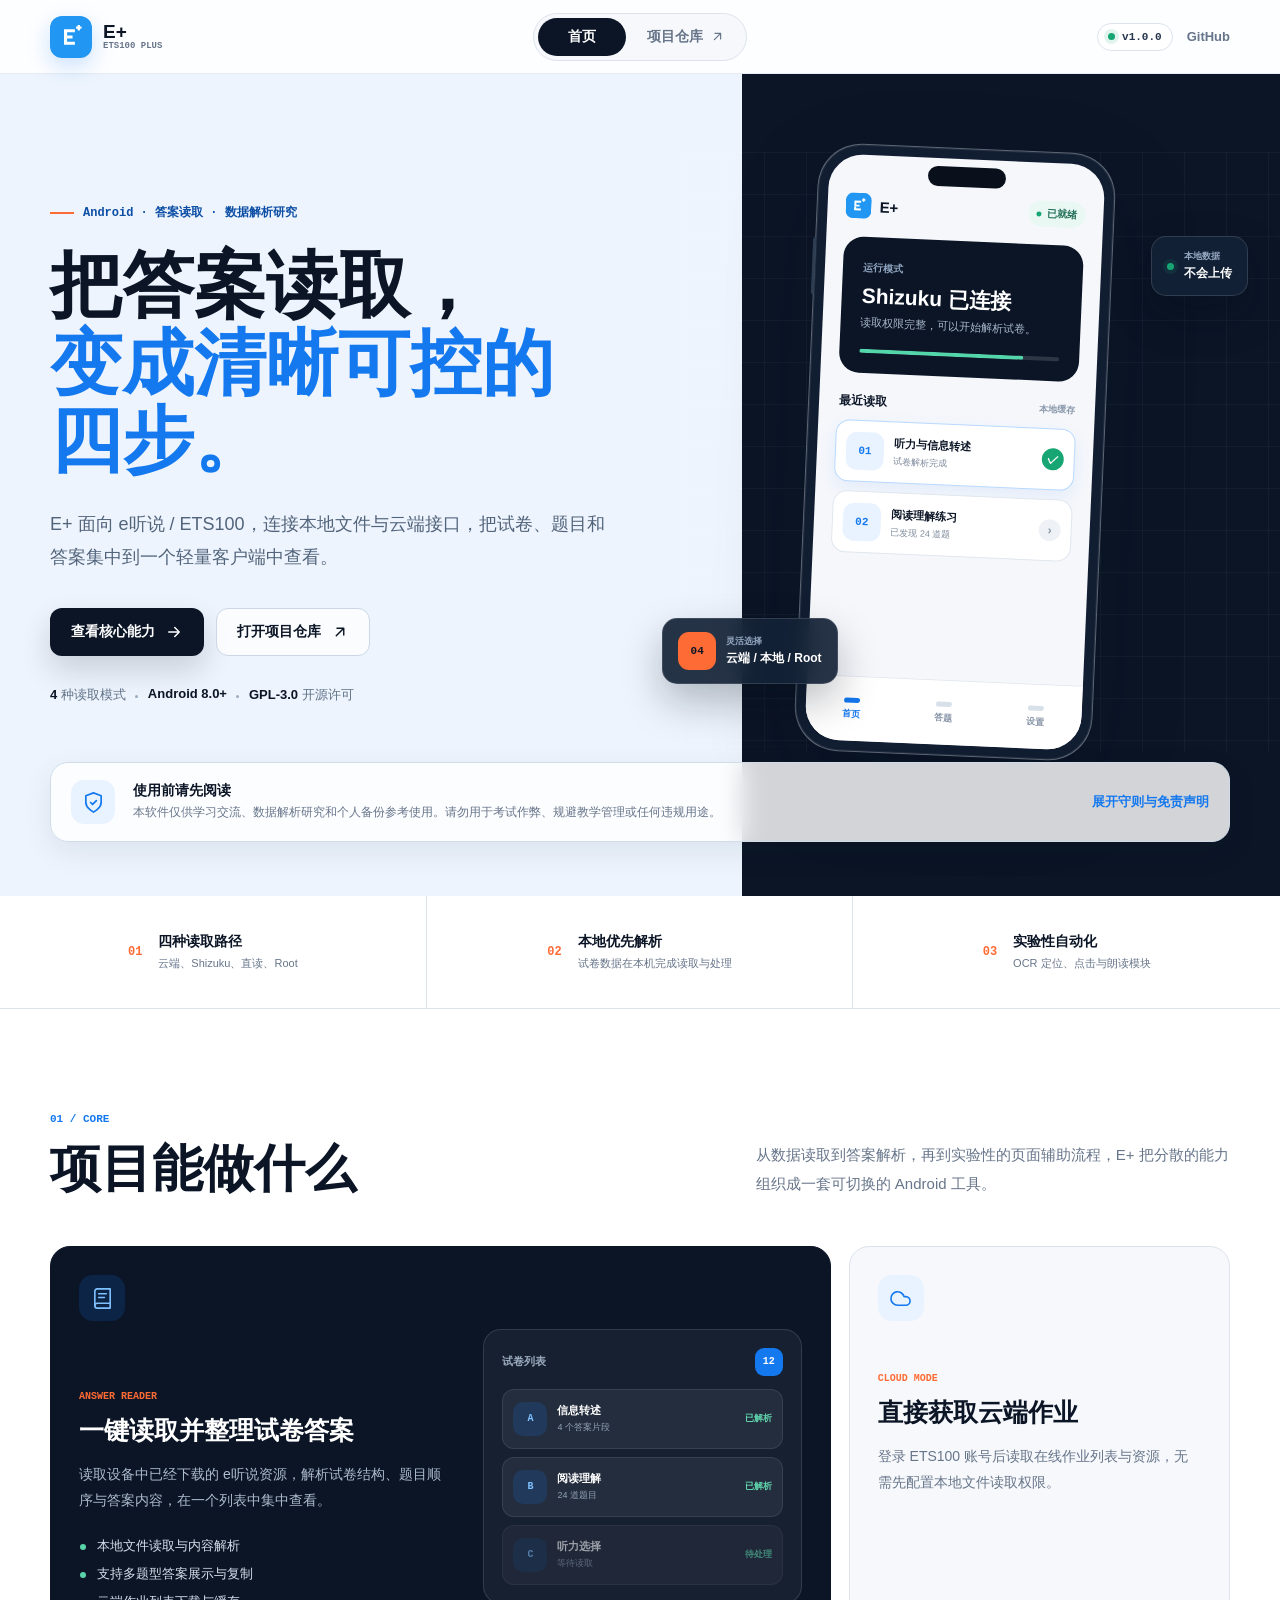
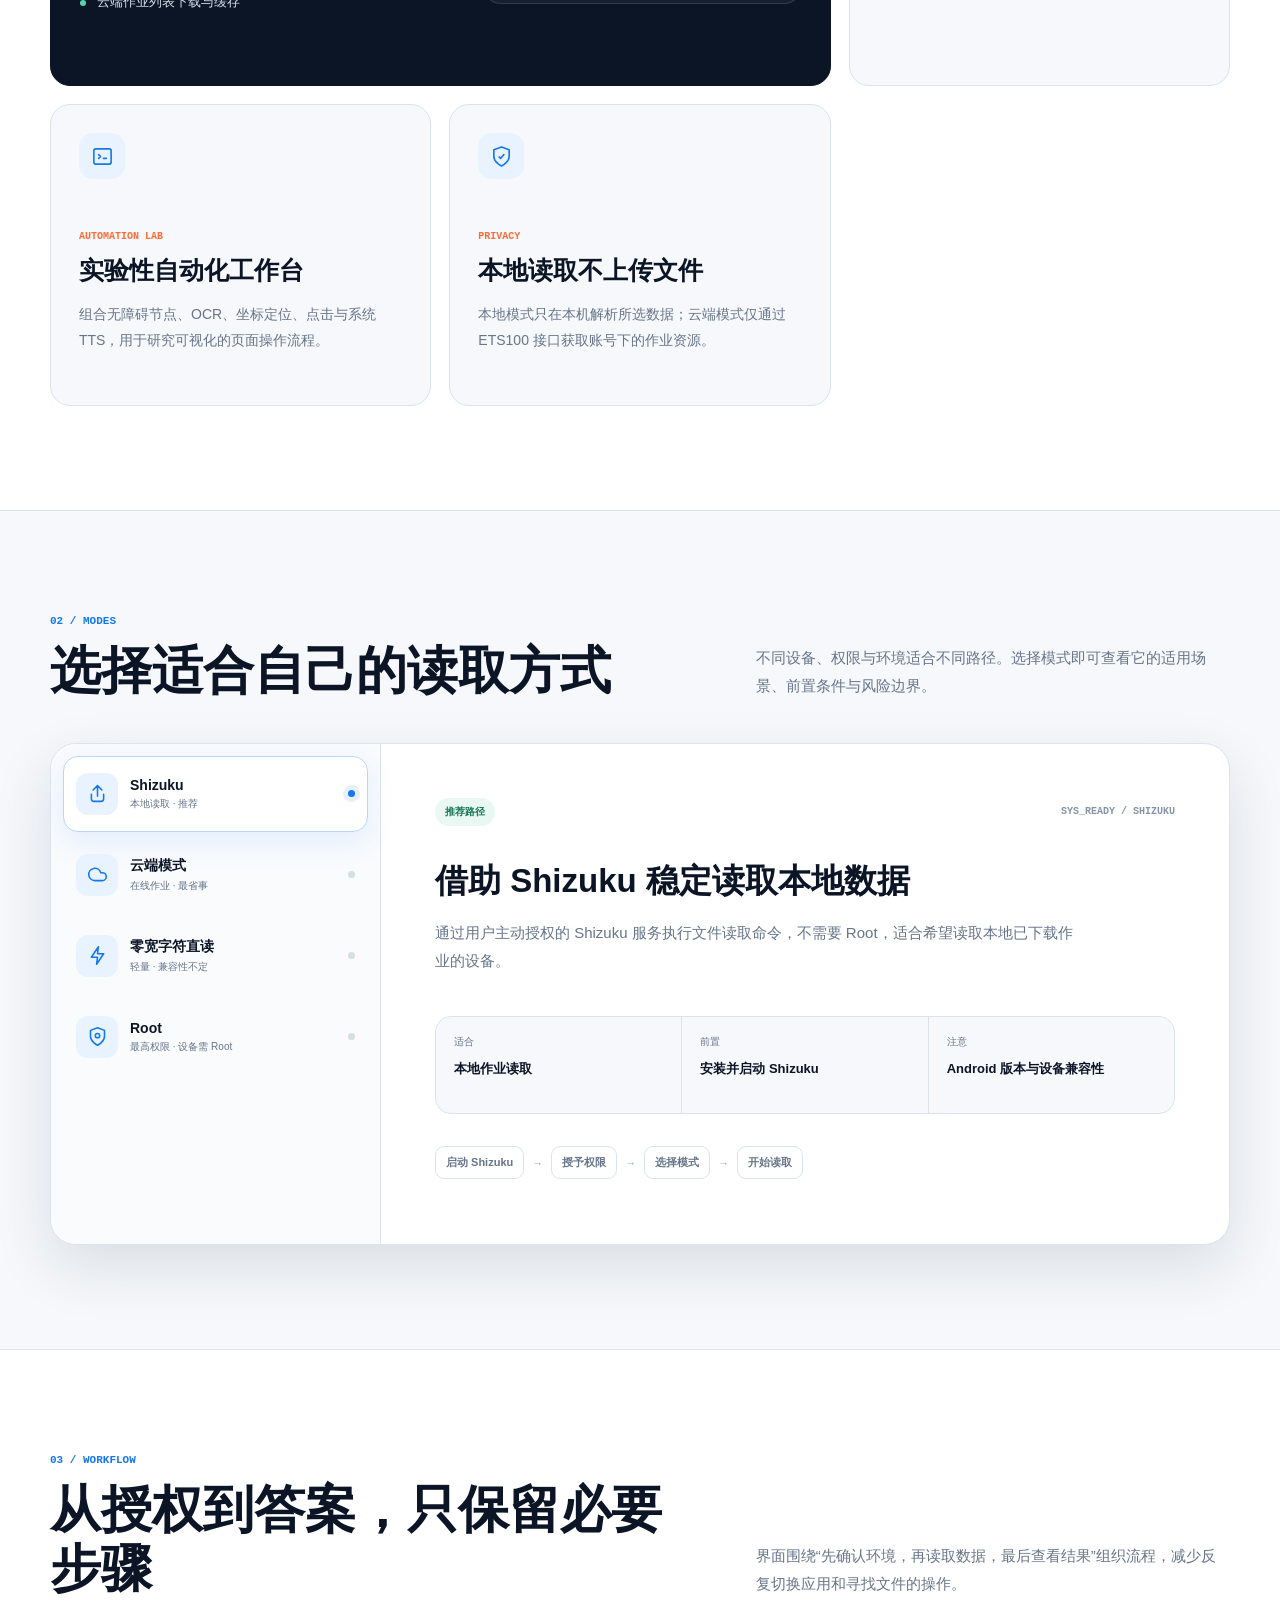
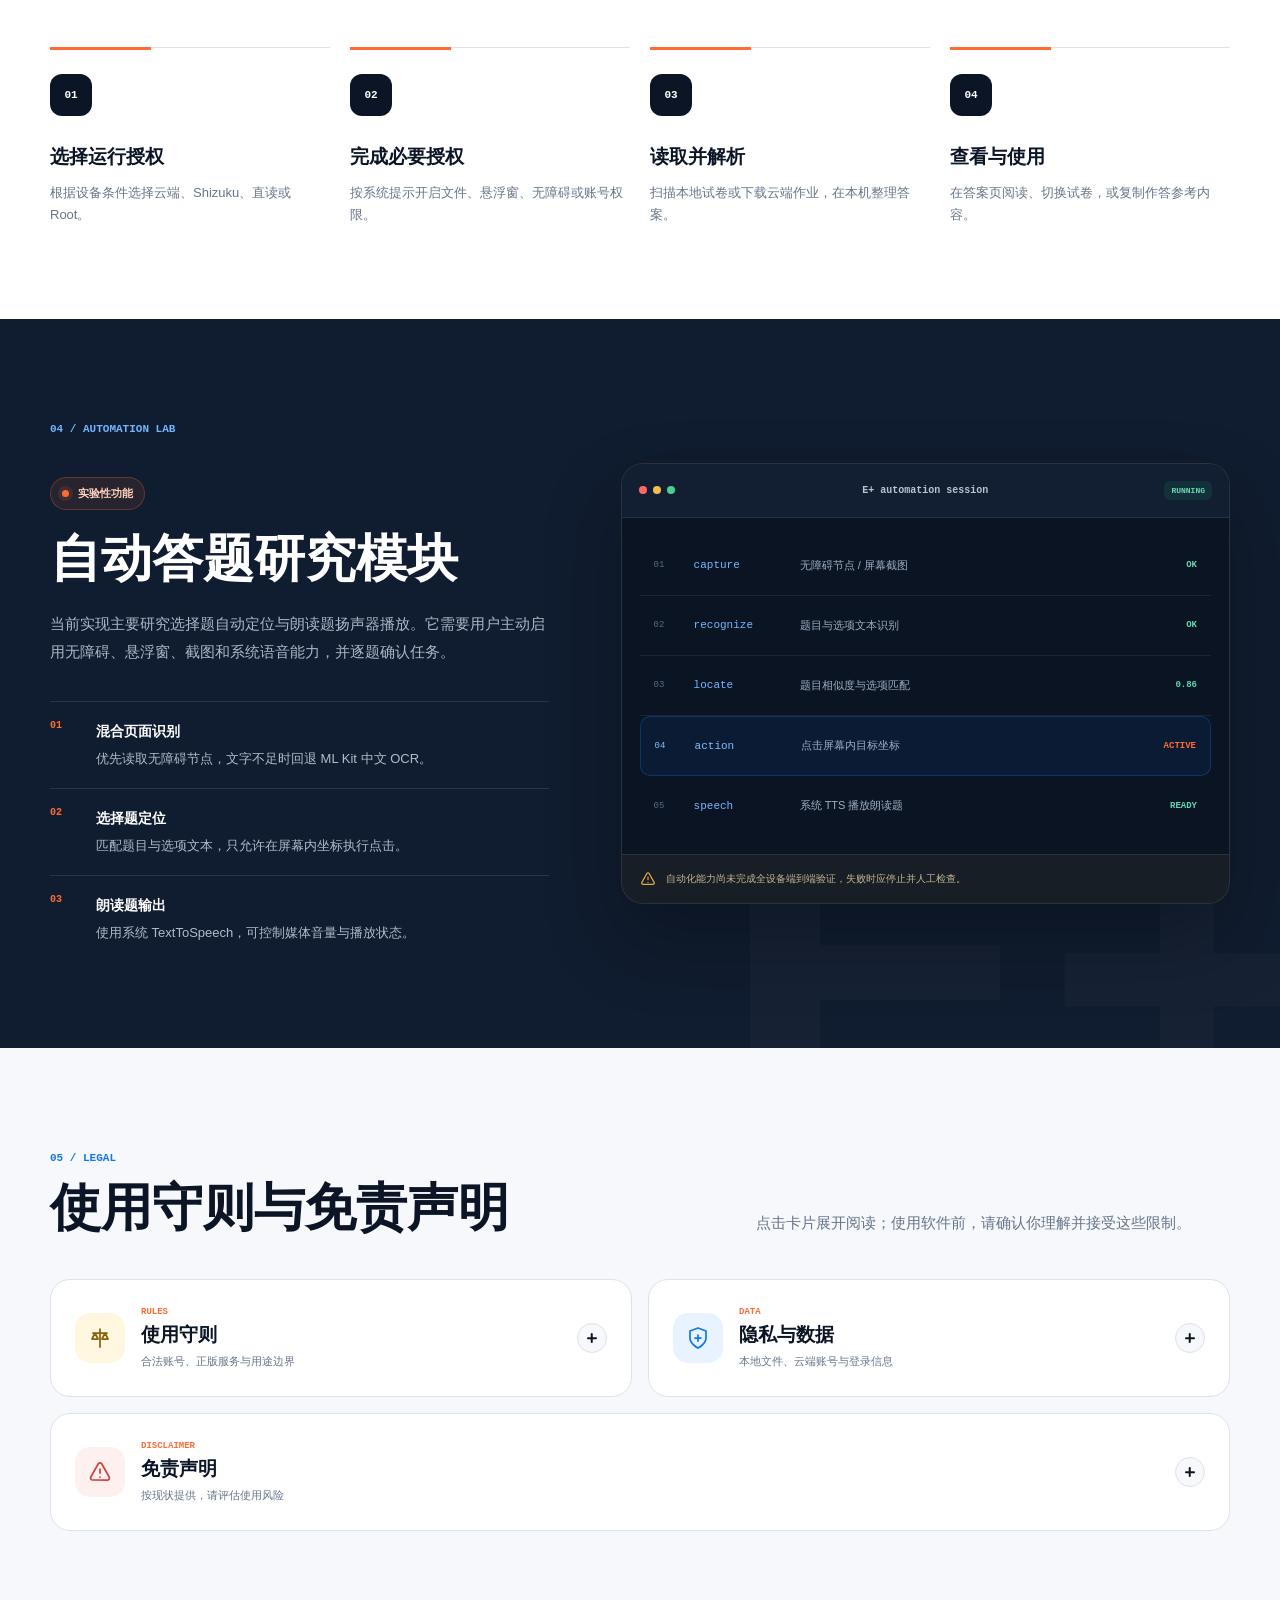
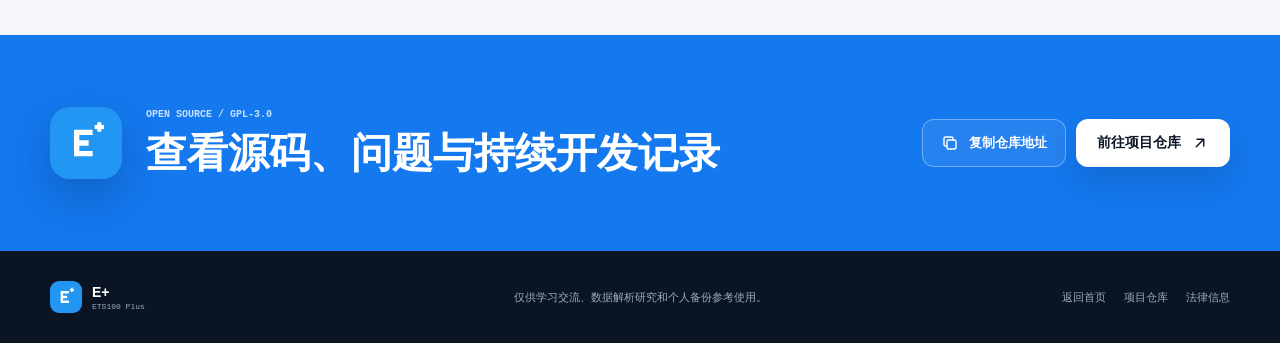
==== commit 8d88eb0f: "更新" ====
--- a/index.html
+++ b/index.html
@@ -3,11 +3,50 @@
 <head>
     <meta charset="utf-8">
     <meta name="viewport" content="width=device-width, initial-scale=1">
+    <meta name="color-scheme" content="light">
     <meta name="theme-color" content="#0b1526">
+    <meta name="robots" content="index,follow">
     <meta name="description" content="E+ 是一款面向 e听说 / ETS100 的 Android 答案读取与数据解析研究工具，支持云端、Shizuku、零宽字符直读和 Root 模式。">
+    <meta name="application-name" content="E+">
+    <link rel="canonical" href="https://hulu53.github.io/Eplus/">
     <title>E+ | 答案读取与数据解析研究工具</title>
+
+    <meta property="og:type" content="website">
+    <meta property="og:locale" content="zh_CN">
+    <meta property="og:site_name" content="E+">
+    <meta property="og:title" content="E+ | 答案读取与数据解析研究工具">
+    <meta property="og:description" content="面向 e听说 / ETS100 的 Android 答案读取与数据解析研究工具。">
+    <meta property="og:url" content="https://hulu53.github.io/Eplus/">
+    <meta property="og:image" content="https://hulu53.github.io/Eplus/assets/social-card.png">
+    <meta property="og:image:width" content="1200">
+    <meta property="og:image:height" content="630">
+    <meta property="og:image:alt" content="E+ 答案读取与数据解析研究工具">
+
+    <meta name="twitter:card" content="summary_large_image">
+    <meta name="twitter:title" content="E+ | 答案读取与数据解析研究工具">
+    <meta name="twitter:description" content="面向 e听说 / ETS100 的 Android 答案读取与数据解析研究工具。">
+    <meta name="twitter:image" content="https://hulu53.github.io/Eplus/assets/social-card.png">
+    <meta name="twitter:image:alt" content="E+ 答案读取与数据解析研究工具">
+
     <link rel="icon" type="image/svg+xml" href="assets/eplus.svg">
+    <link rel="icon" type="image/png" sizes="32x32" href="assets/favicon-32.png">
+    <link rel="apple-touch-icon" sizes="180x180" href="assets/apple-touch-icon.png">
+    <link rel="manifest" href="site.webmanifest">
     <link rel="stylesheet" href="styles.css">
+
+    <script type="application/ld+json">
+    {
+        "@context": "https://schema.org",
+        "@type": "SoftwareApplication",
+        "name": "E+",
+        "applicationCategory": "UtilitiesApplication",
+        "operatingSystem": "Android 8.0+",
+        "isAccessibleForFree": true,
+        "url": "https://hulu53.github.io/Eplus/",
+        "codeRepository": "https://github.com/HULU53/Ets100_Plus/",
+        "description": "面向 e听说 / ETS100 的 Android 答案读取与数据解析研究工具。"
+    }
+    </script>
 </head>
 <body>
     <a class="skip-link" href="#main">跳到主要内容</a>
@@ -15,7 +54,7 @@
     <header class="site-header" id="site-header">
         <div class="nav-shell">
             <a class="brand" href="#home" aria-label="返回 E+ 首页">
-                <img src="assets/eplus.svg" width="42" height="42" alt="">
+                <img src="assets/eplus.svg" width="42" height="42" alt="" fetchpriority="high">
                 <span class="brand-copy">
                     <strong>E+</strong>
                     <small>ETS100 PLUS</small>
@@ -505,7 +544,7 @@
                         <span class="section-index">05 / LEGAL</span>
                         <h2>使用守则与免责声明</h2>
                     </div>
-                    <p>以下内容来自项目当前界面文案。点击卡片展开阅读；使用软件前，请确认你理解并接受这些限制。</p>
+                    <p>点击卡片展开阅读；使用软件前，请确认你理解并接受这些限制。</p>
                 </div>
 
                 <div class="legal-grid">
--- a/styles.css
+++ b/styles.css
@@ -1919,6 +1919,80 @@
     transform: translateY(0);
 }
 
+.error-page {
+    min-height: calc(100vh - 74px);
+    display: grid;
+    place-items: center;
+    padding: 144px 20px 80px;
+    background: #edf4fd;
+}
+
+.error-shell {
+    width: min(100%, 720px);
+    text-align: center;
+}
+
+.error-code {
+    display: inline-flex;
+    align-items: center;
+    gap: 10px;
+    min-height: 38px;
+    padding: 0 14px;
+    color: var(--blue-deep);
+    border: 1px solid #c5dbef;
+    border-radius: 999px;
+    background: rgba(255, 255, 255, 0.72);
+    font-family: var(--font-mono);
+    font-size: 11px;
+    font-weight: 900;
+}
+
+.error-code::before {
+    content: "";
+    width: 18px;
+    height: 2px;
+    background: var(--orange);
+}
+
+.error-page h1 {
+    margin: 25px 0 0;
+    font-size: clamp(42px, 7vw, 76px);
+    font-weight: 900;
+    line-height: 1.08;
+}
+
+.error-page h1 span {
+    color: var(--blue);
+}
+
+.error-page p {
+    max-width: 580px;
+    margin: 24px auto 0;
+    color: var(--muted);
+    font-size: 16px;
+    line-height: 1.85;
+}
+
+.error-actions {
+    display: flex;
+    justify-content: center;
+    flex-wrap: wrap;
+    gap: 12px;
+    margin-top: 32px;
+}
+
+.error-path {
+    margin-top: 42px;
+    padding: 13px 15px;
+    color: #7e8b9d;
+    border: 1px solid var(--line);
+    border-radius: 12px;
+    background: rgba(255, 255, 255, 0.72);
+    font-family: var(--font-mono);
+    font-size: 11px;
+    word-break: break-all;
+}
+
 .reveal {
     opacity: 0;
     transform: translateY(18px);
@@ -2084,6 +2158,11 @@
         padding: 84px 0;
     }
 
+    .error-page {
+        min-height: calc(100vh - 68px);
+        padding-top: 124px;
+    }
+
     .section-heading {
         grid-template-columns: 1fr;
         gap: 20px;
@@ -2320,6 +2399,16 @@
 
     .section {
         padding: 72px 0;
+    }
+
+    .error-page {
+        padding-right: 14px;
+        padding-left: 14px;
+    }
+
+    .error-actions {
+        display: grid;
+        grid-template-columns: 1fr;
     }
 
     .section-heading h2,
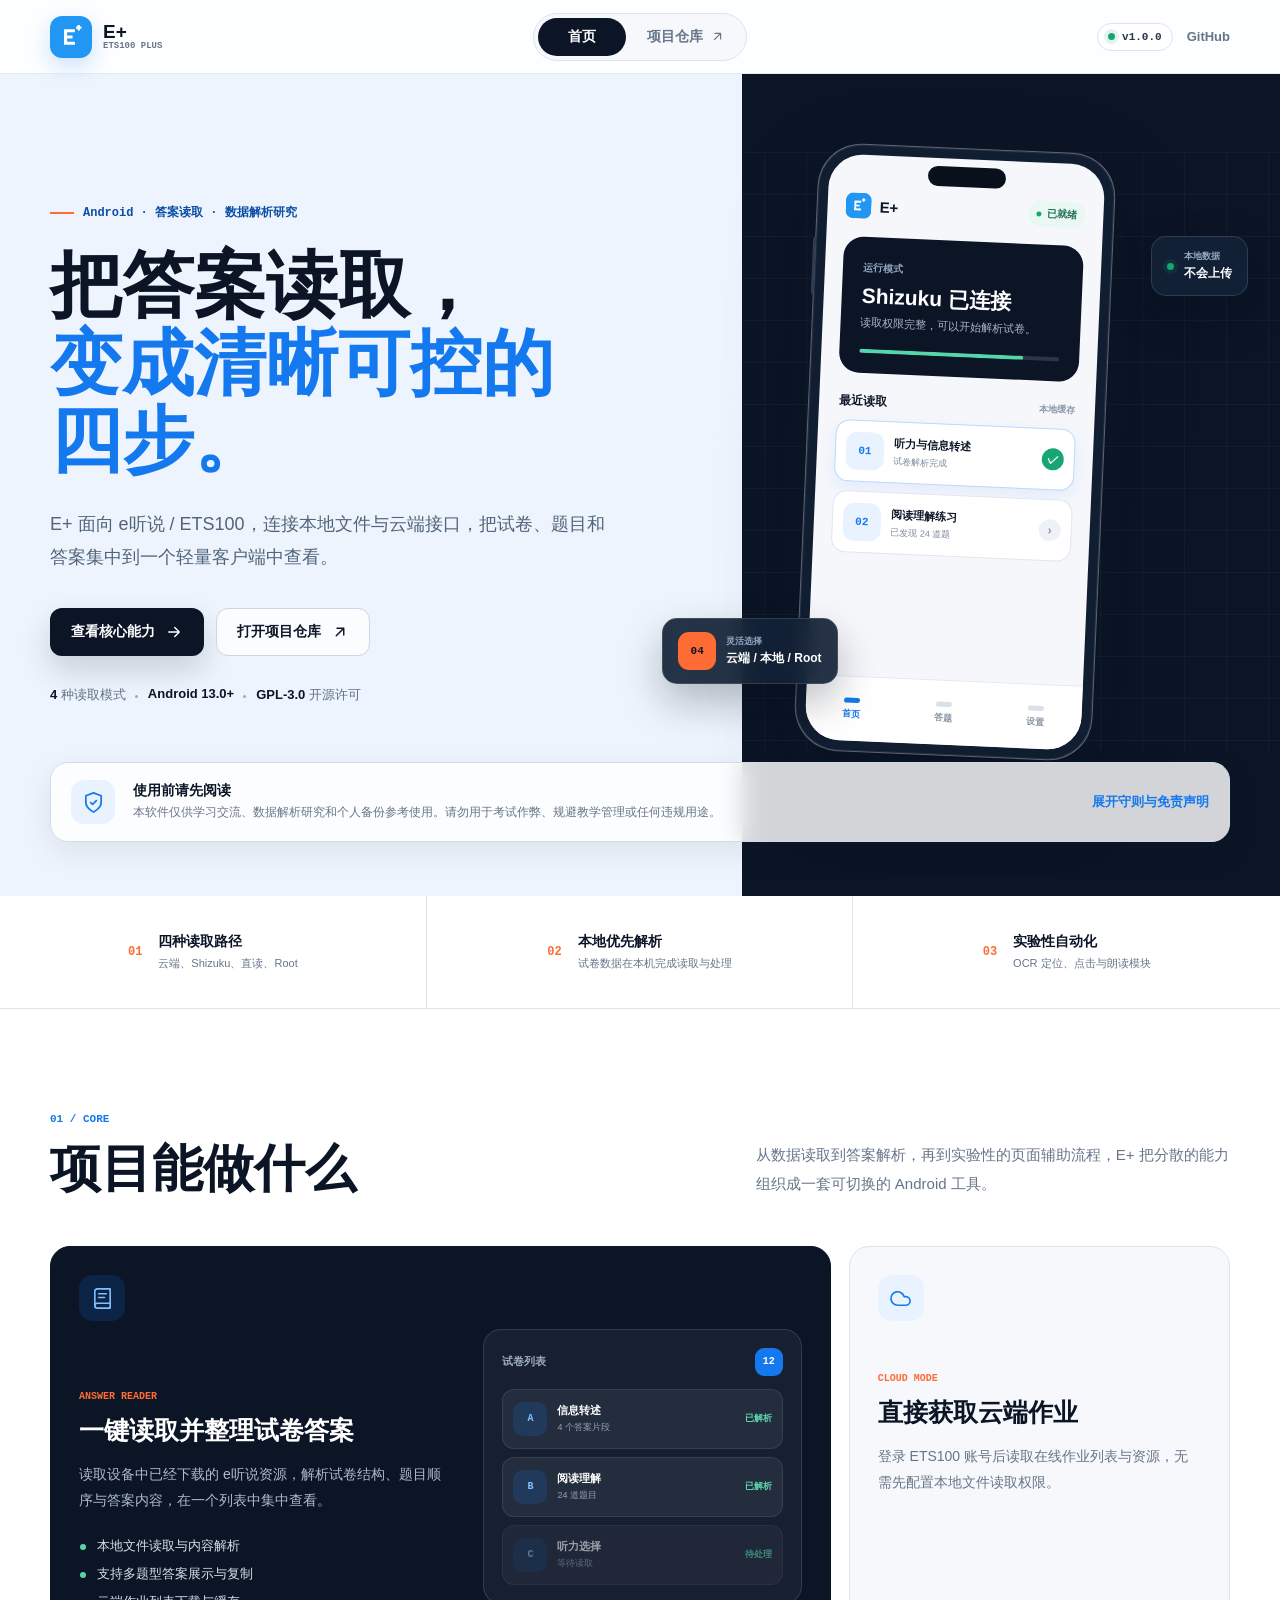
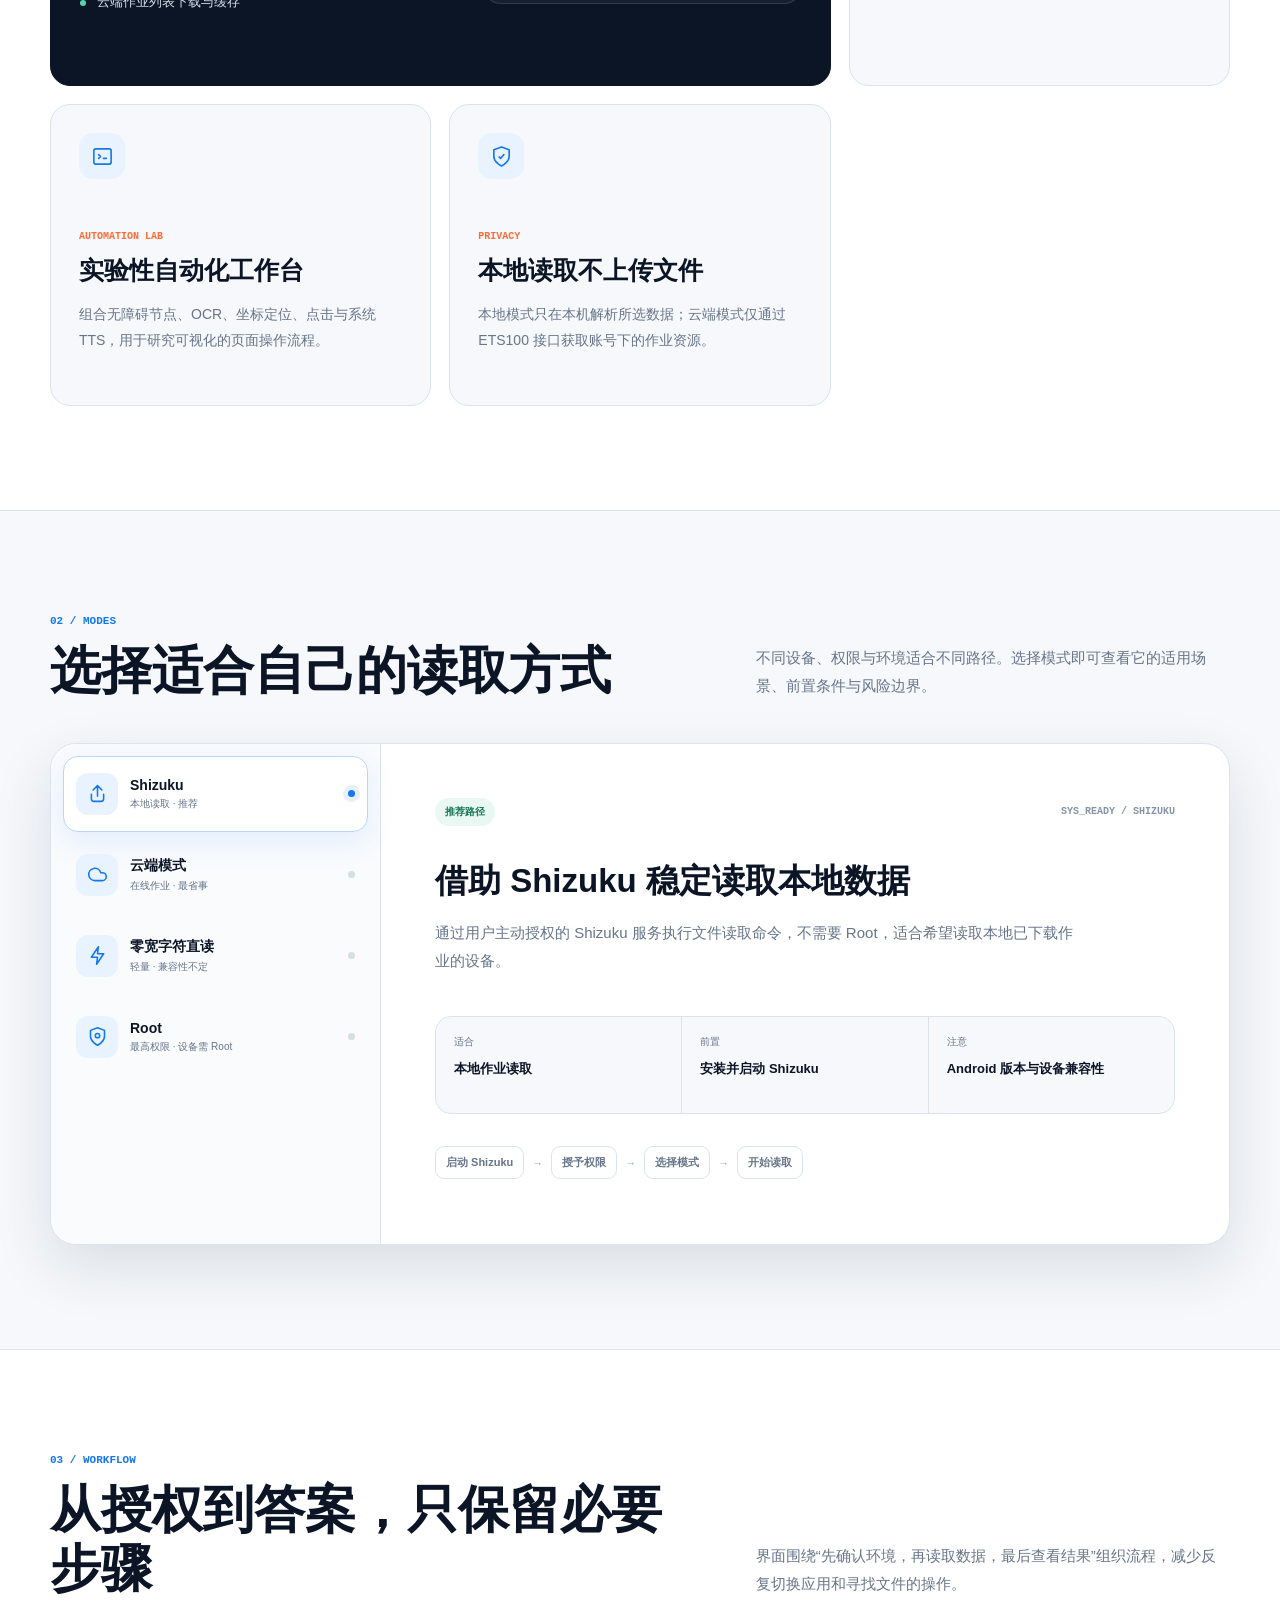
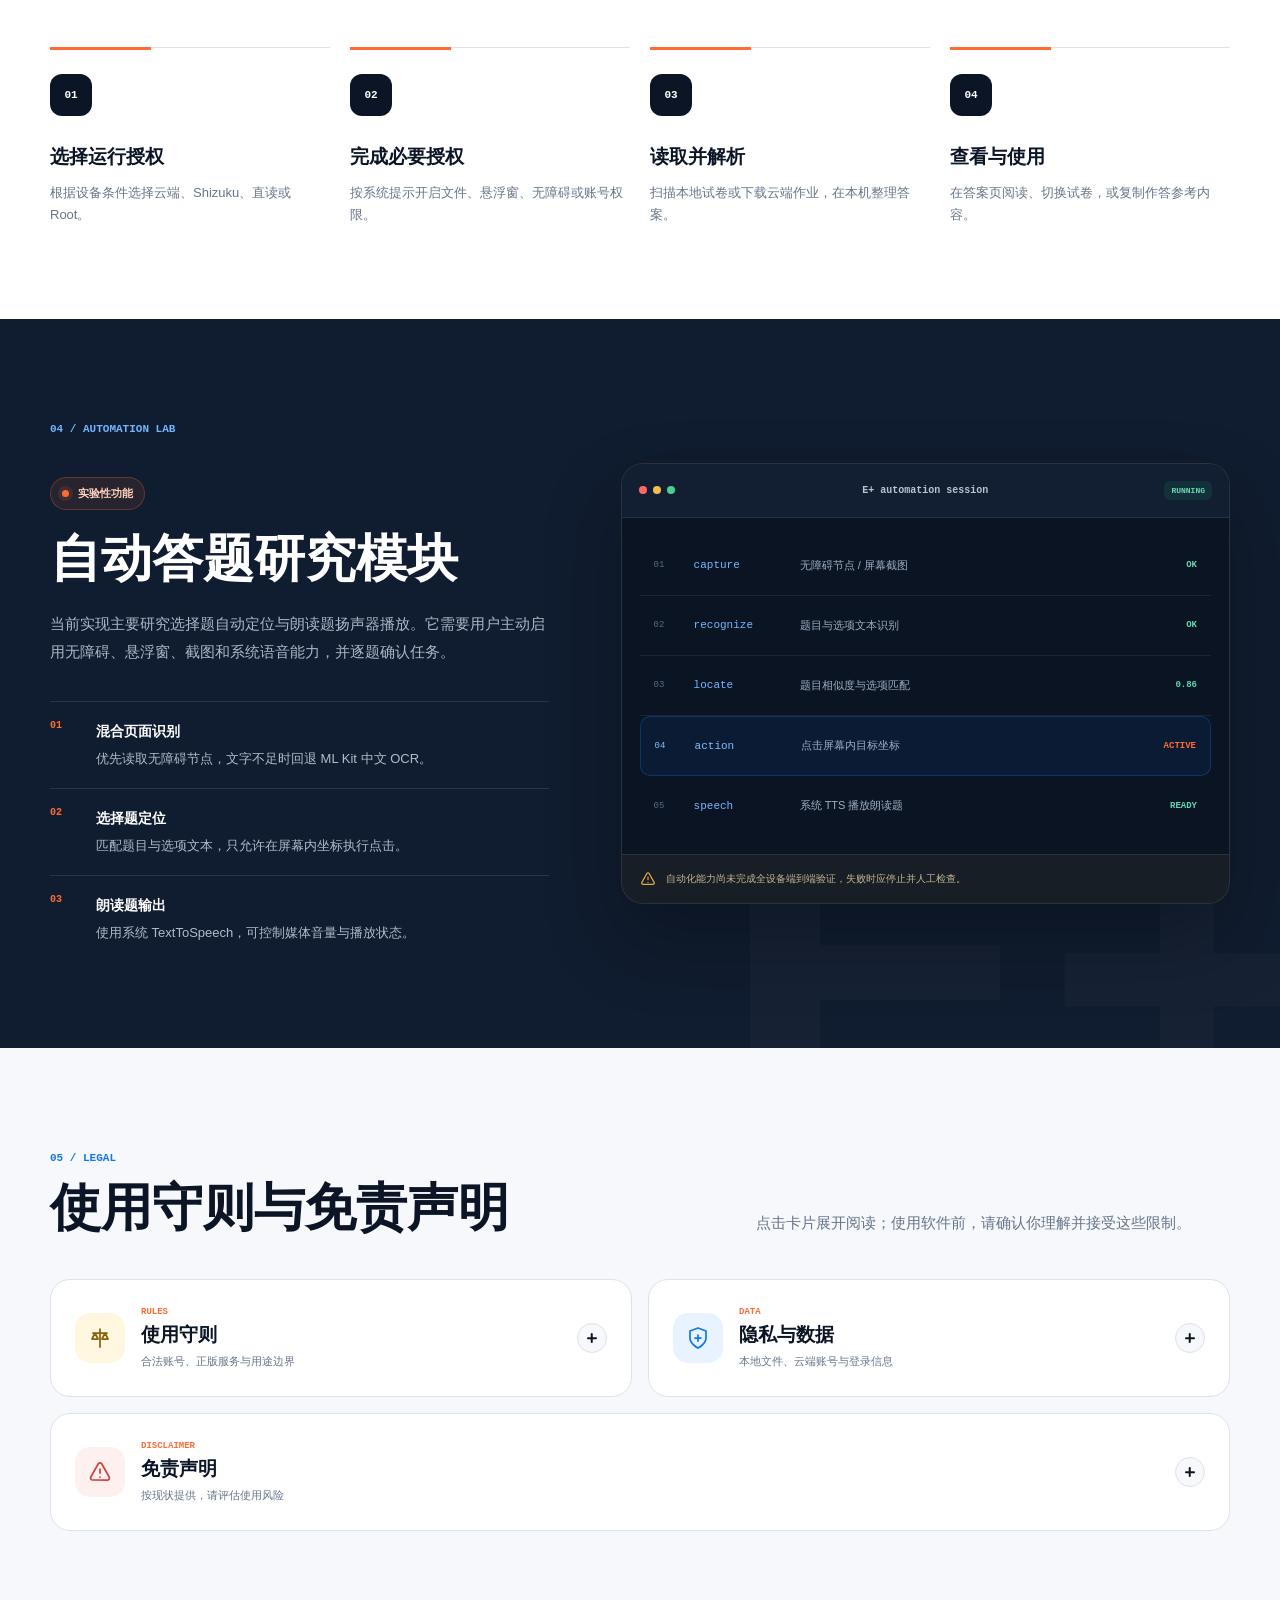
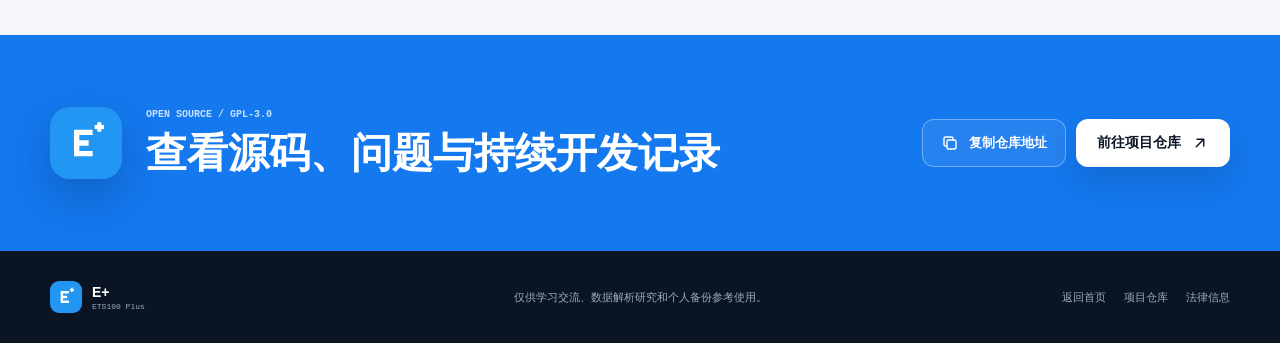
==== commit da230882: "修补" ====
--- a/index.html
+++ b/index.html
@@ -108,7 +108,7 @@
 
                     <div class="hero-facts" aria-label="项目关键信息">
                         <span><b>4</b> 种读取模式</span>
-                        <span><b>Android 8.0+</b></span>
+                        <span><b>Android 13.0+</b></span>
                         <span><b>GPL-3.0</b> 开源许可</span>
                     </div>
                 </div>
